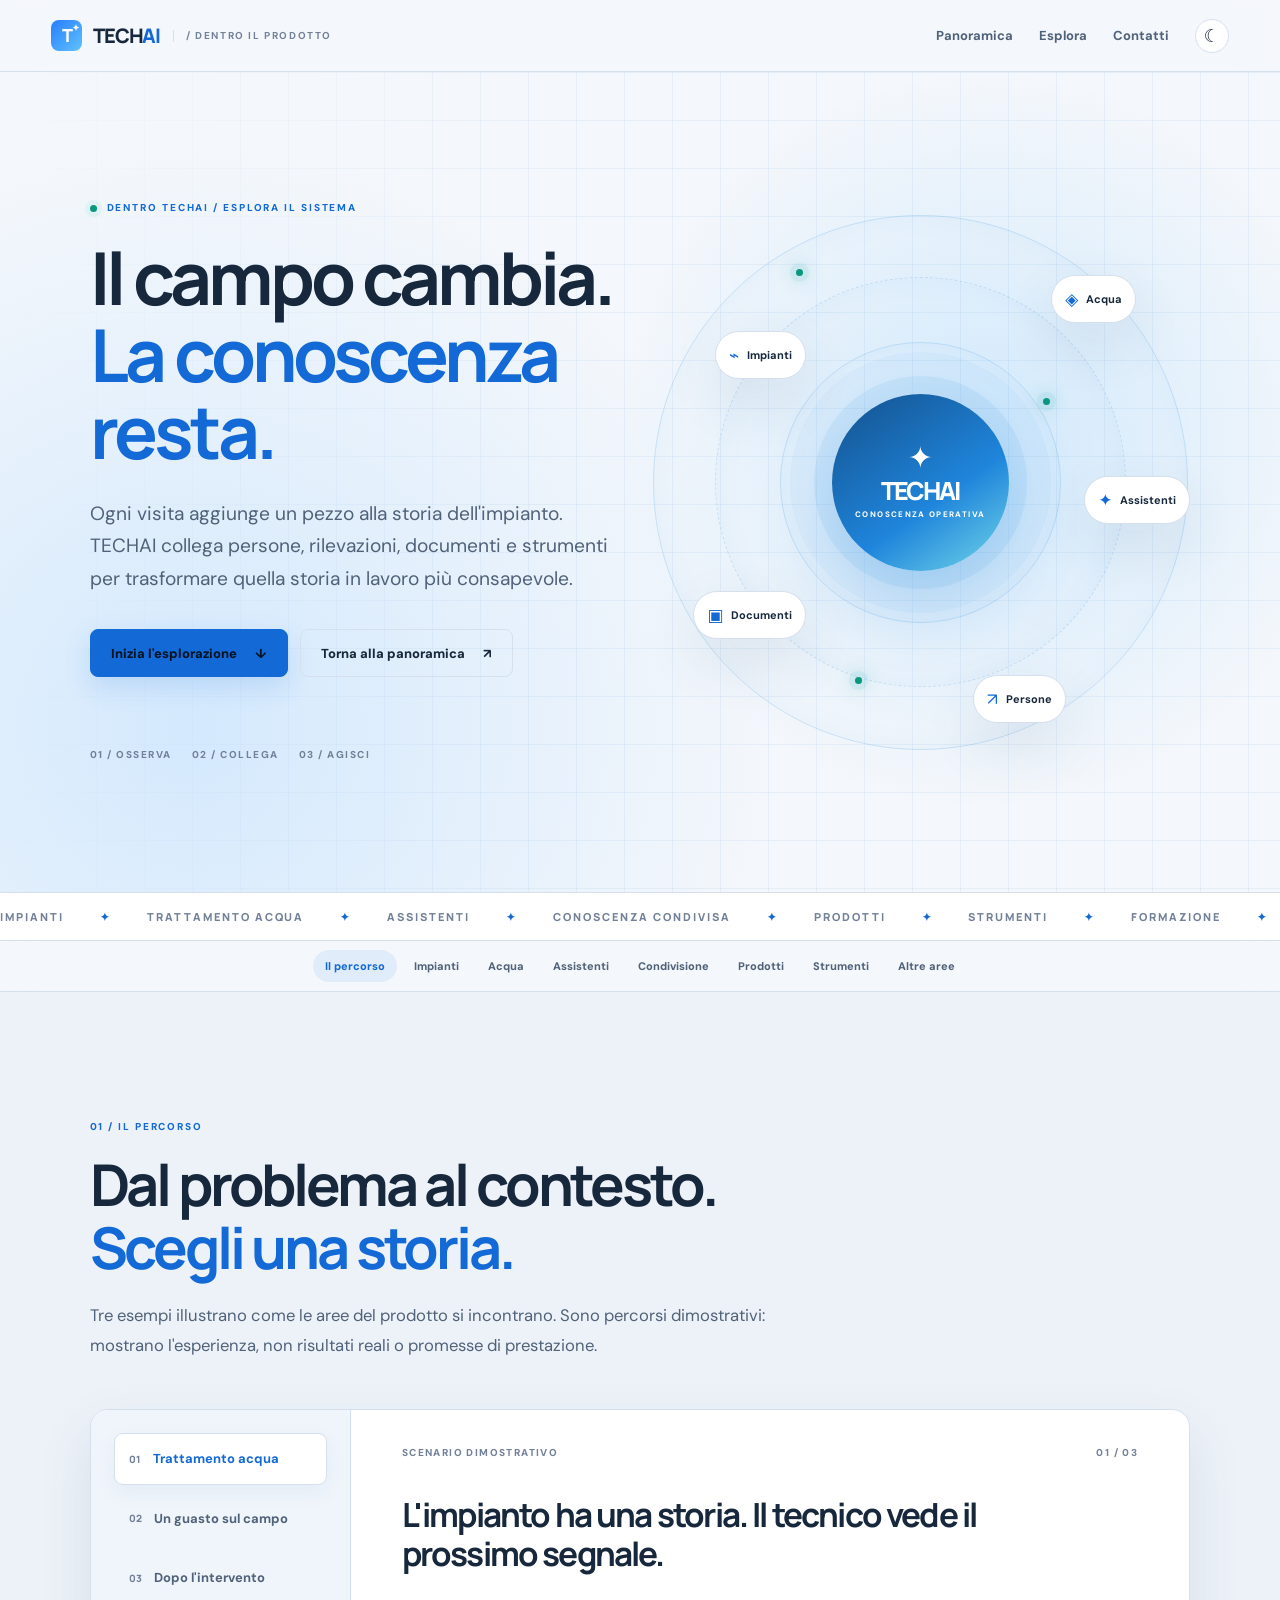
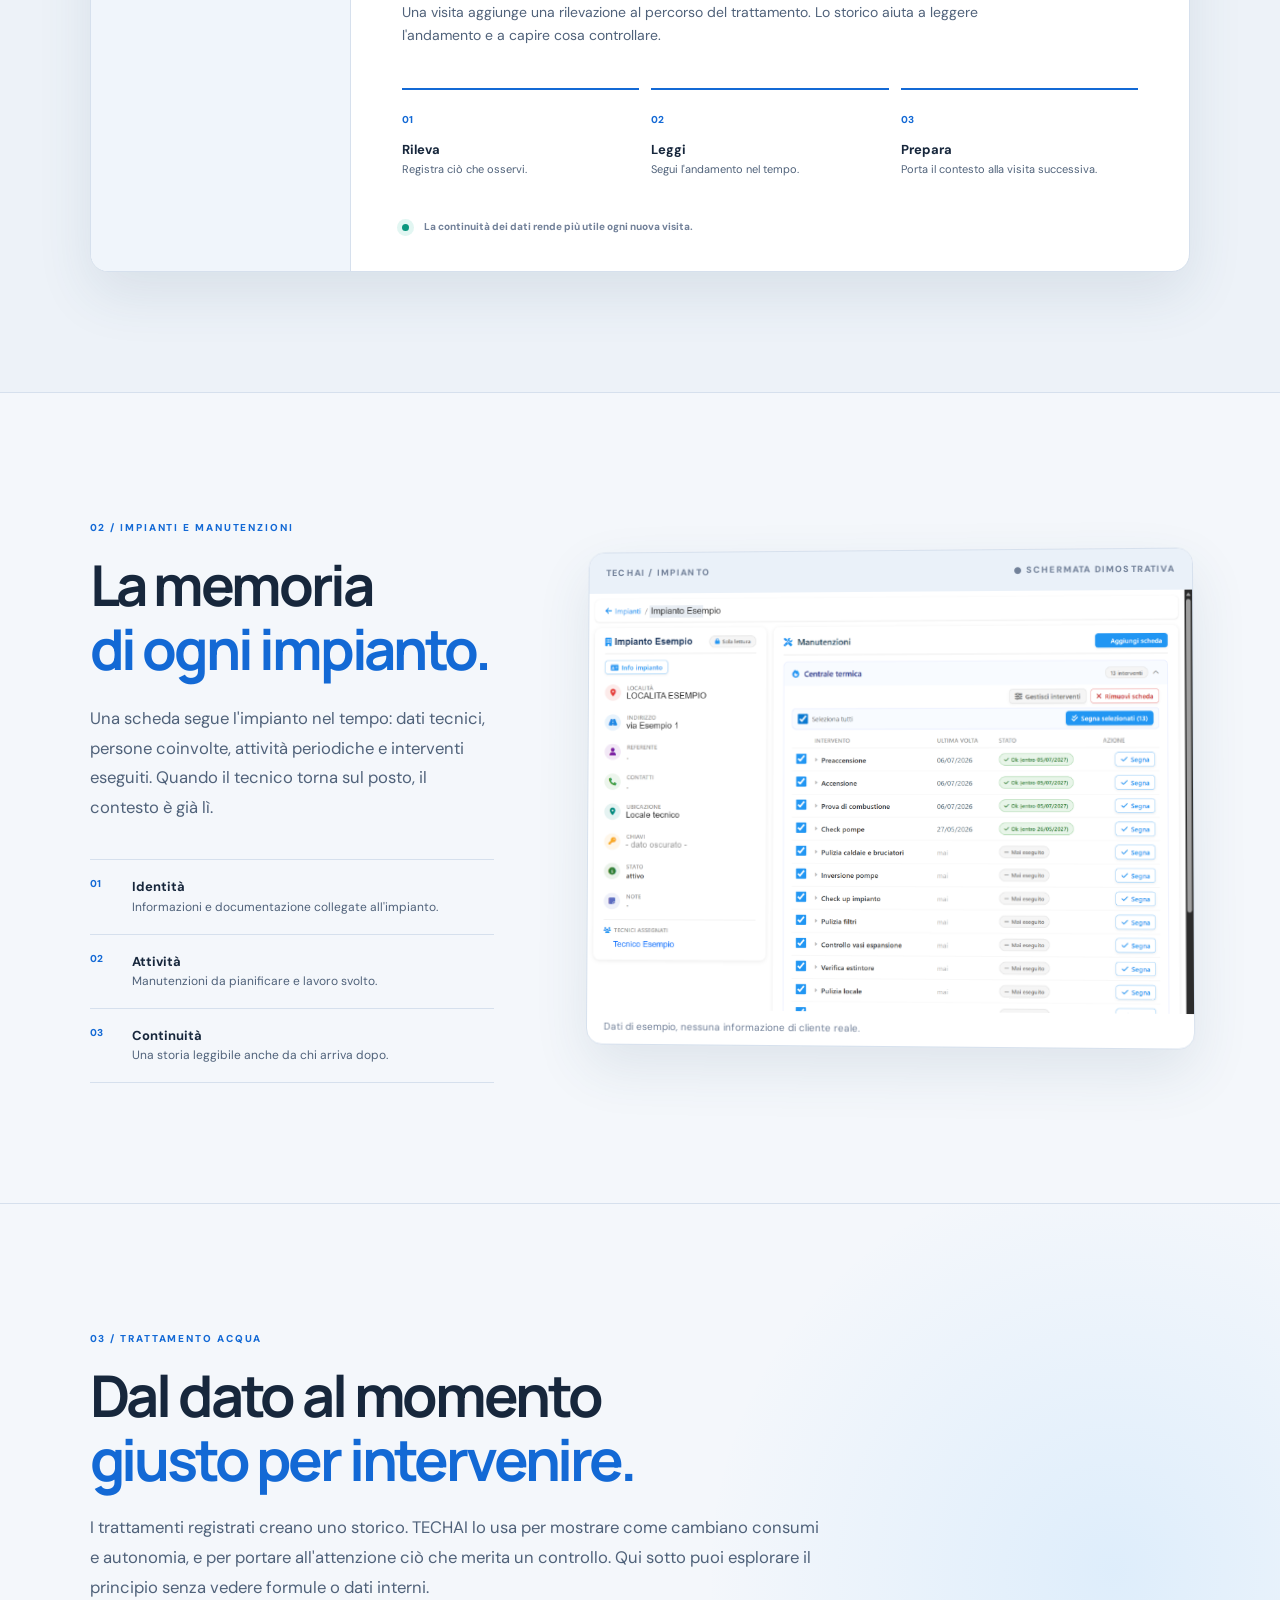
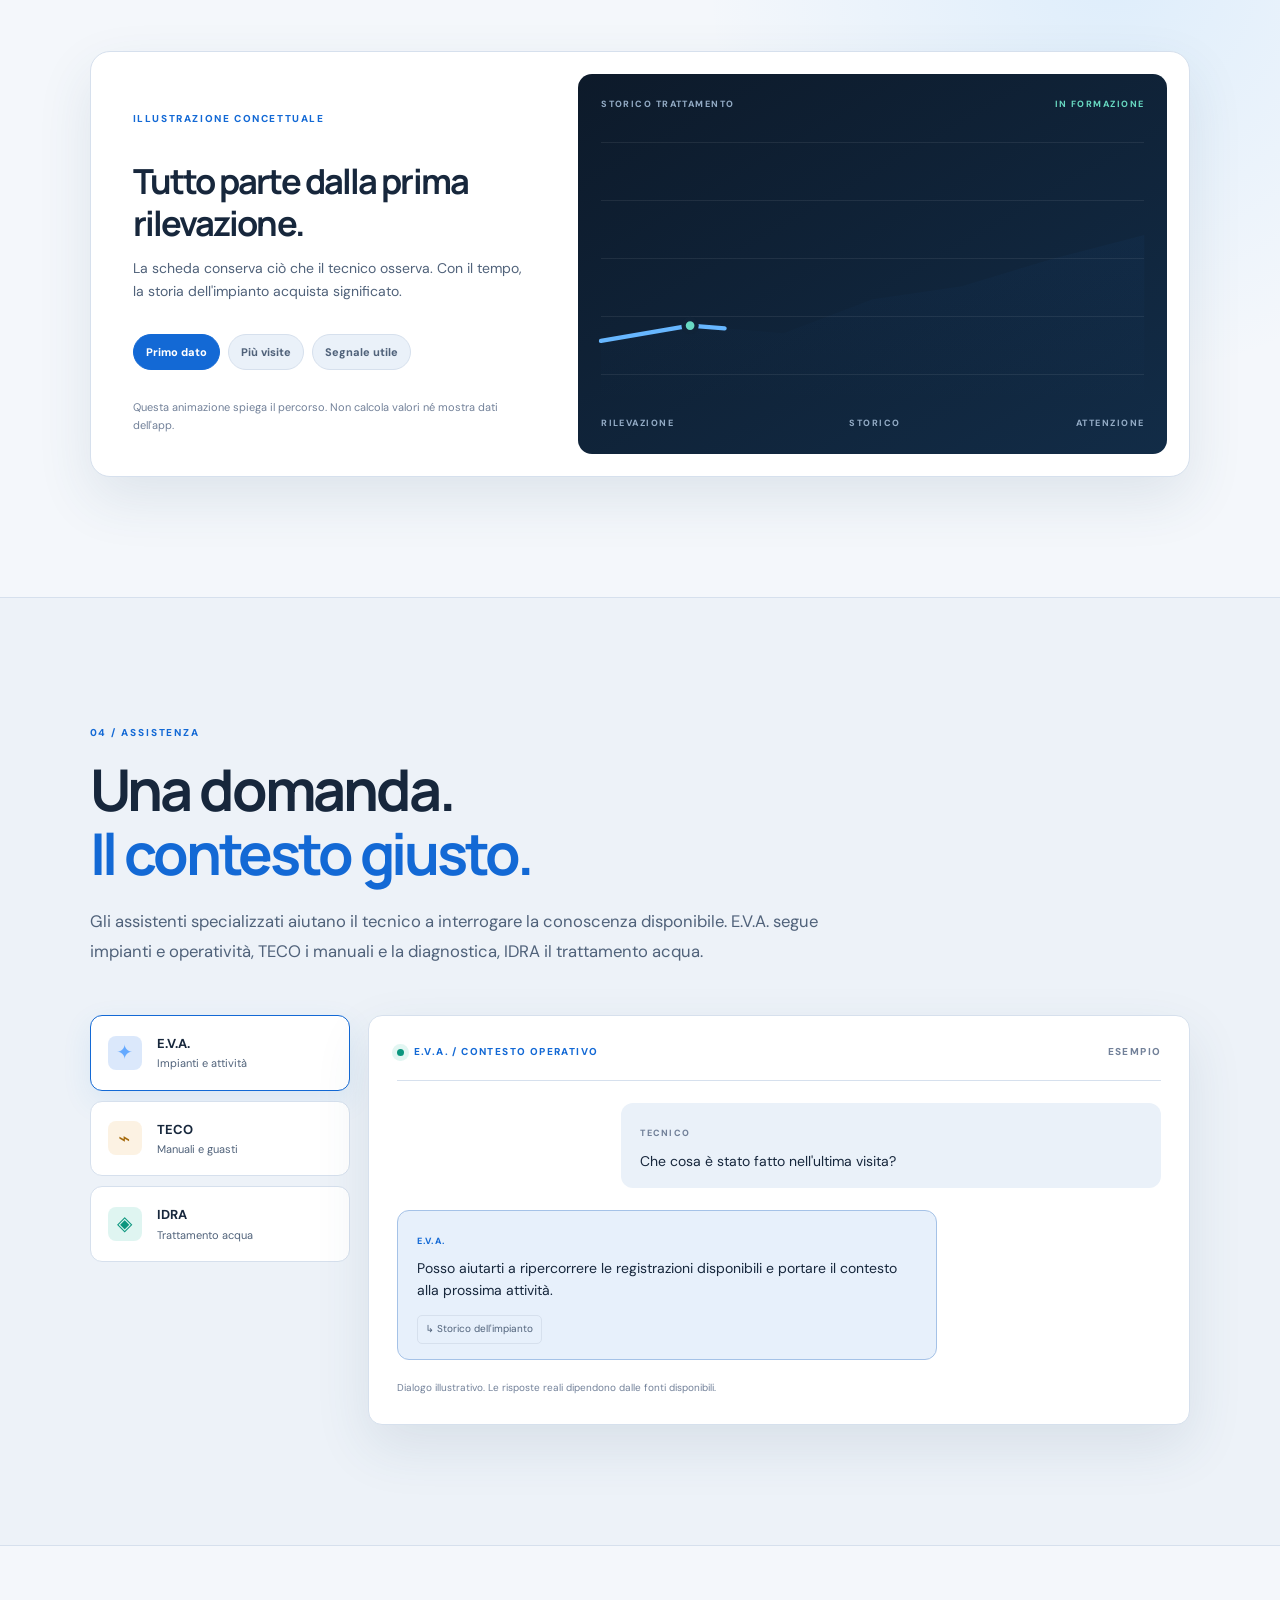
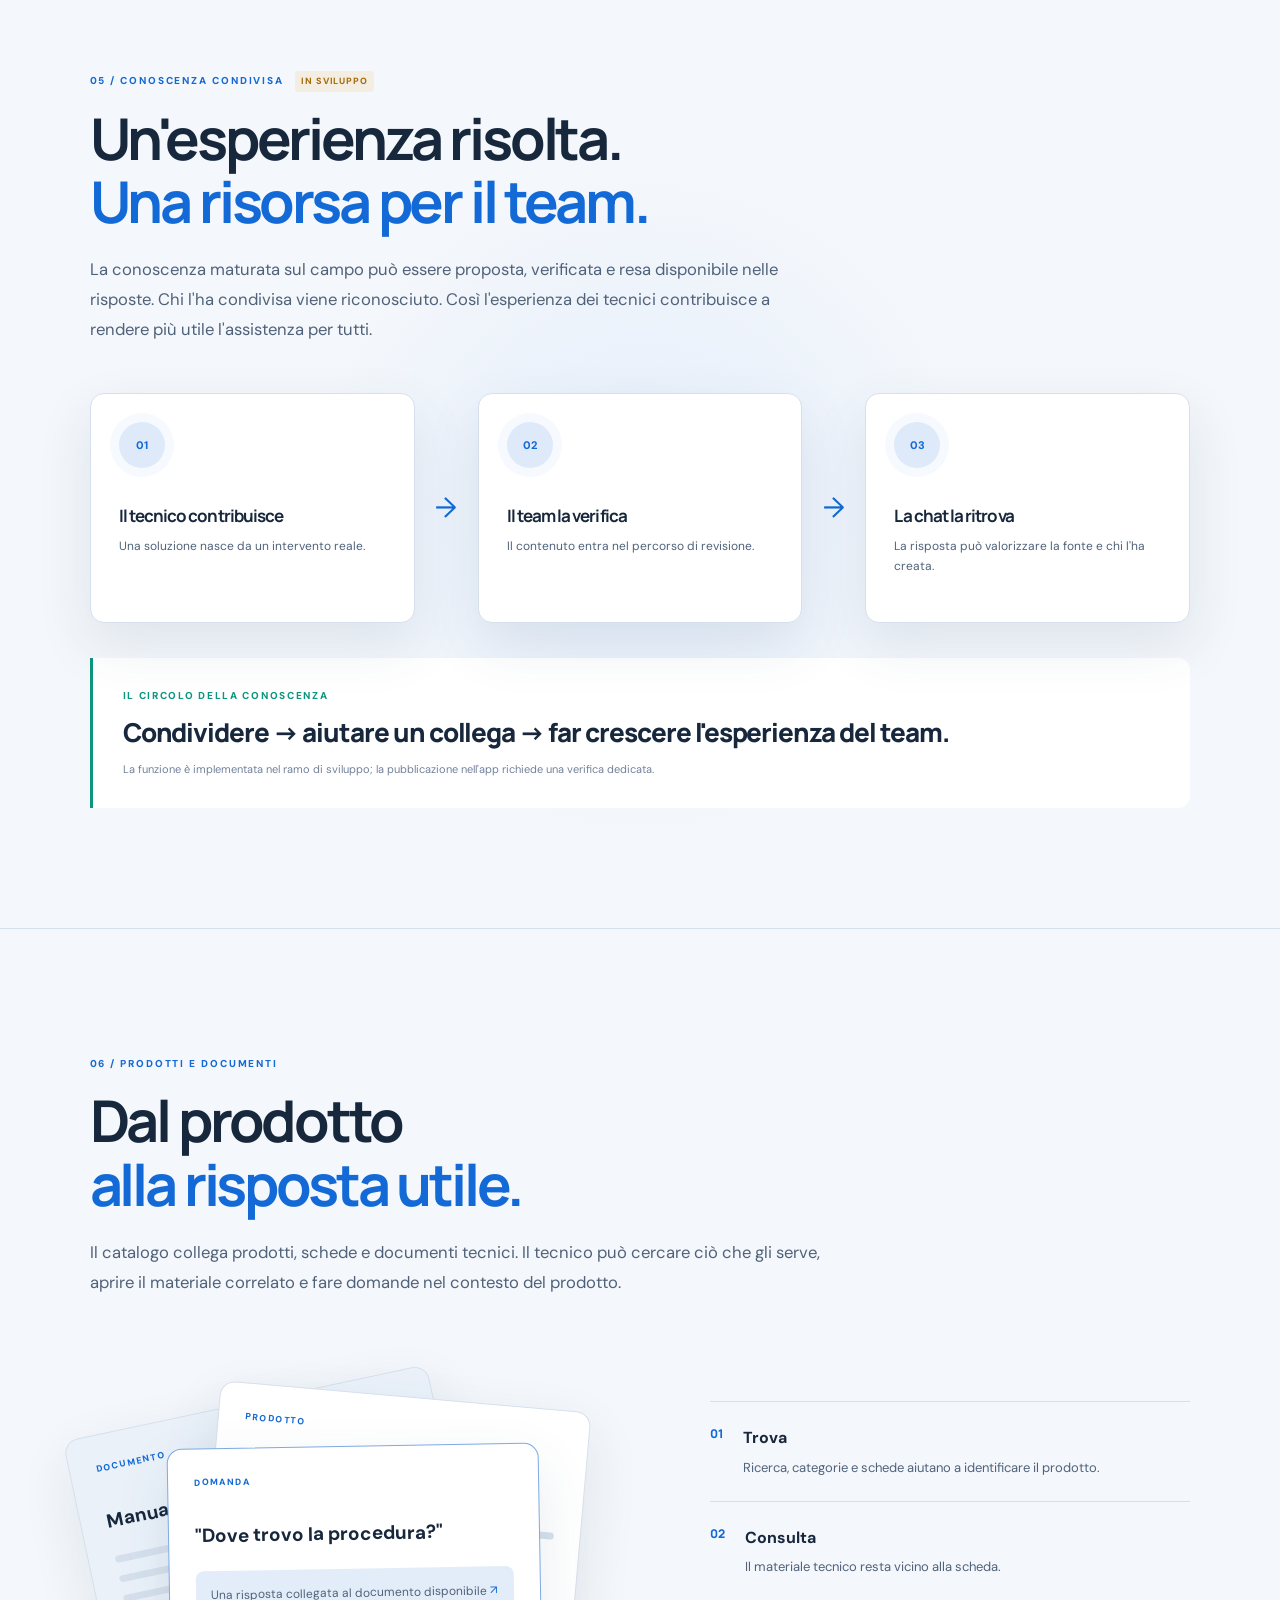
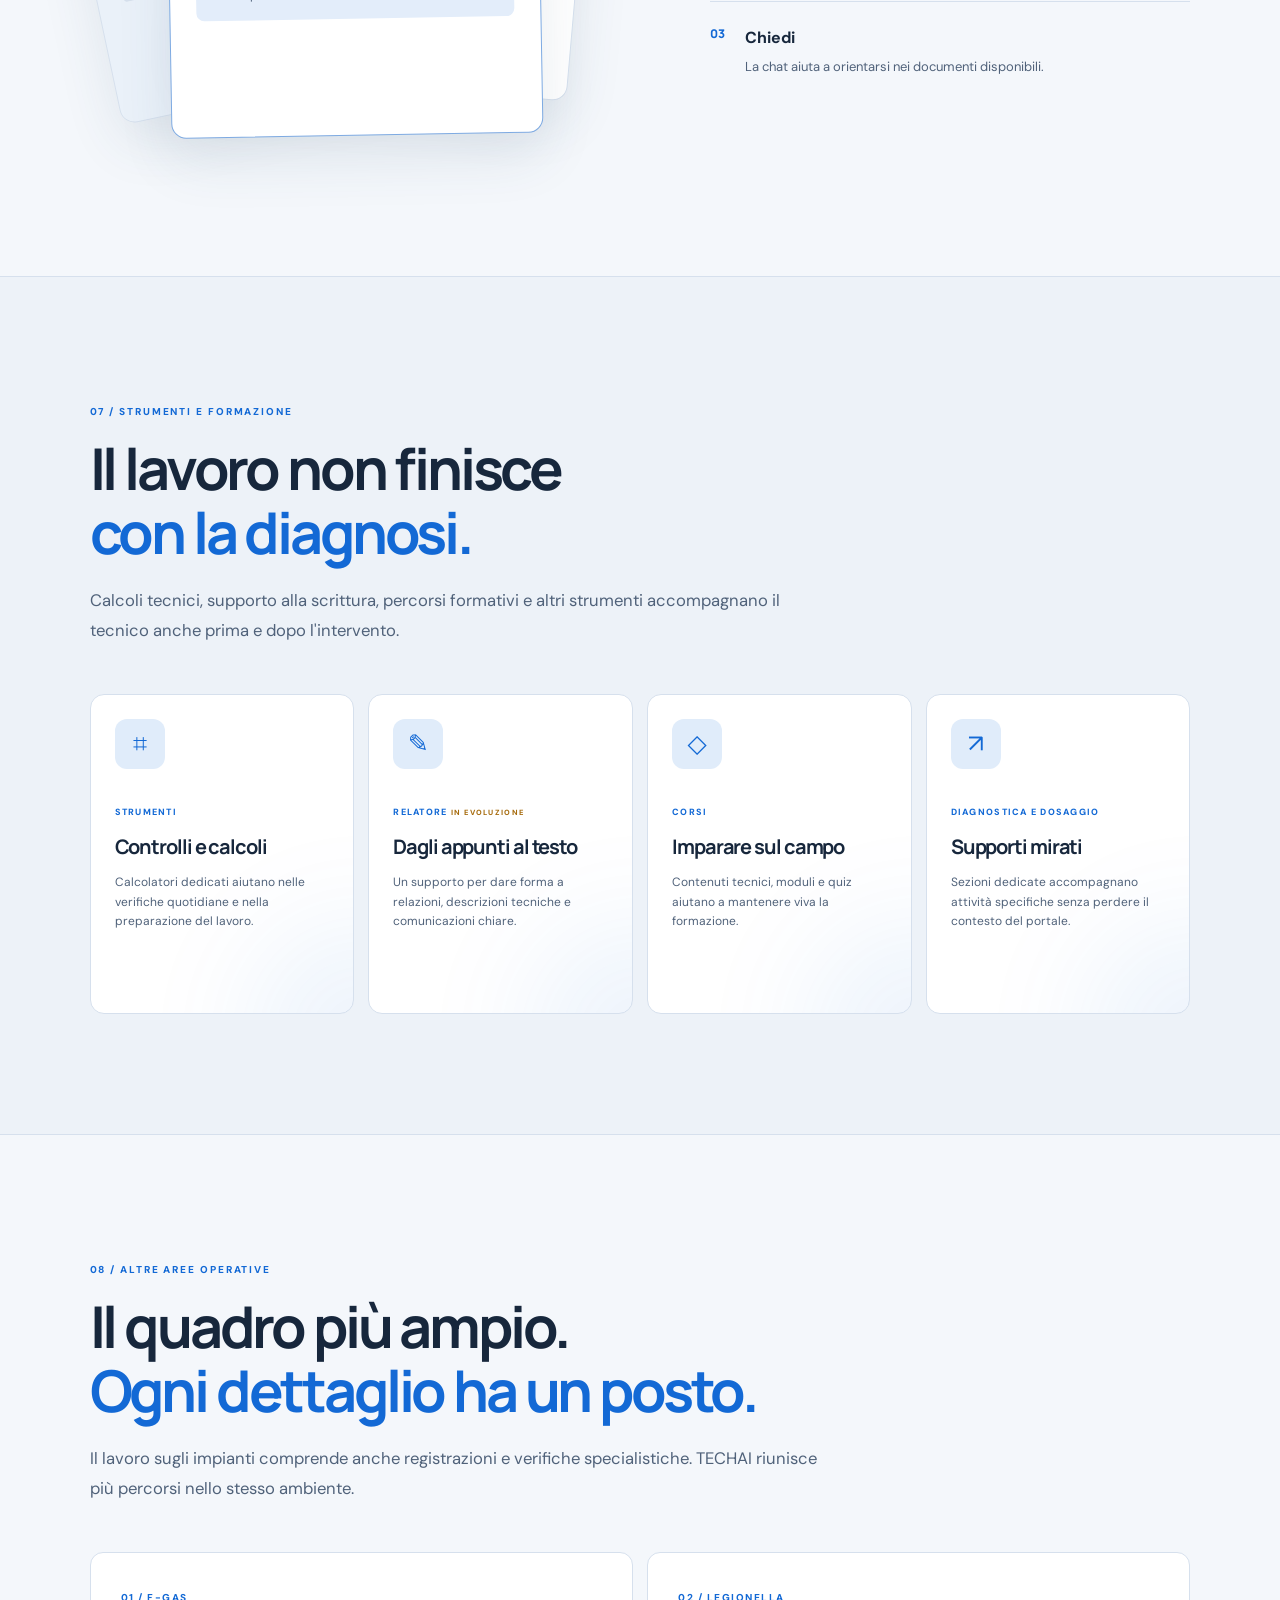
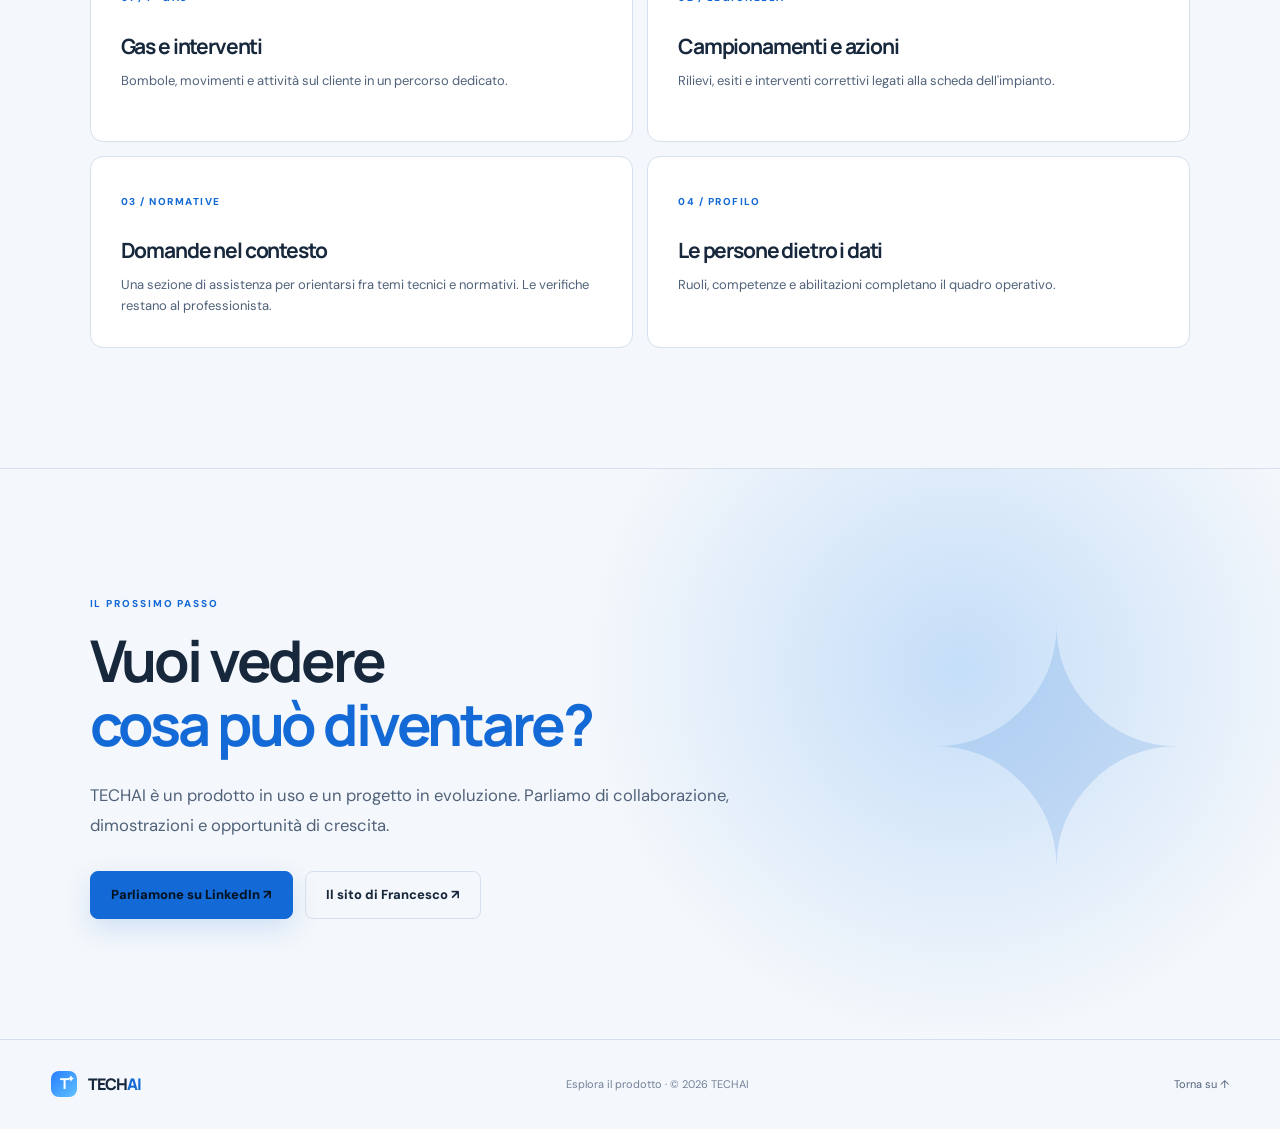
==== scopri.html @ f060d688 "feat(sito): pubblica anteprima statica TECHAI" ====
<!doctype html>
<html lang="it">
<head>
  <meta charset="utf-8">
  <meta name="viewport" content="width=device-width, initial-scale=1">
  <meta name="theme-color" content="#f4f7fb">
  <meta name="description" content="Esplora TECHAI: impianti, predittività del trattamento acqua, assistenti, conoscenza condivisa, prodotti, strumenti, Relatore e corsi.">
  <title>Scopri TECHAI — Il lavoro, la conoscenza, il prossimo intervento</title>
  <link rel="stylesheet" href="styles.css">
  <link rel="stylesheet" href="scopri.css">
  <script defer src="scopri.js"></script>
</head>
<body class="light detail-page">
  <a class="skip-link" href="#contenuto">Vai al contenuto</a>
  <div class="scroll-progress" aria-hidden="true"><span id="progressFill"></span></div>
  <header class="topbar">
    <a class="brand" href="index.html" aria-label="TECHAI, torna alla pagina principale"><span class="brand-mark" aria-hidden="true">T<span>✦</span></span><span>TECH<span class="brand-ai">AI</span></span><span class="brand-tag">/ DENTRO IL PRODOTTO</span></a>
    <nav class="top-actions" aria-label="Navigazione principale"><a href="index.html">Panoramica</a><a href="#esperienza">Esplora</a><a href="#contatti">Contatti</a><button id="themeToggle" class="theme-button" type="button" aria-label="Cambia tema" title="Cambia tema">☾</button></nav>
  </header>

  <main id="contenuto">
    <section class="detail-hero" aria-labelledby="detail-title">
      <div class="detail-hero-copy" data-reveal>
        <div class="eyebrow"><span class="pulse"></span> DENTRO TECHAI / ESPLORA IL SISTEMA</div>
        <h1 id="detail-title">Il campo cambia.<br><span>La conoscenza resta.</span></h1>
        <p>Ogni visita aggiunge un pezzo alla storia dell'impianto. TECHAI collega persone, rilevazioni, documenti e strumenti per trasformare quella storia in lavoro più consapevole.</p>
        <div class="hero-buttons"><a class="button" href="#esperienza">Inizia l'esplorazione <span aria-hidden="true">↓</span></a><a class="button button-ghost" href="index.html">Torna alla panoramica <span aria-hidden="true">↗</span></a></div>
        <div class="hero-foot"><span>01 / OSSERVA</span><span>02 / COLLEGA</span><span>03 / AGISCI</span></div>
      </div>
      <div class="system-visual" aria-label="Illustrazione dei collegamenti tra tecnico, impianto, dati e assistenti" data-reveal>
        <div class="orbit orbit-one"></div><div class="orbit orbit-two"></div><div class="orbit orbit-three"></div>
        <div class="orbit-core"><span>✦</span><strong>TECHAI</strong><small>CONOSCENZA OPERATIVA</small></div>
        <div class="orbit-node node-one"><span>⌁</span><b>Impianti</b></div>
        <div class="orbit-node node-two"><span>◈</span><b>Acqua</b></div>
        <div class="orbit-node node-three"><span>✦</span><b>Assistenti</b></div>
        <div class="orbit-node node-four"><span>▣</span><b>Documenti</b></div>
        <div class="orbit-node node-five"><span>↗</span><b>Persone</b></div>
        <span class="orbit-star star-one"></span><span class="orbit-star star-two"></span><span class="orbit-star star-three"></span>
      </div>
    </section>

    <div class="marquee" aria-label="Aree TECHAI"><div>IMPIANTI <span>✦</span> TRATTAMENTO ACQUA <span>✦</span> ASSISTENTI <span>✦</span> CONOSCENZA CONDIVISA <span>✦</span> PRODOTTI <span>✦</span> STRUMENTI <span>✦</span> FORMAZIONE <span>✦</span> IMPIANTI <span>✦</span> TRATTAMENTO ACQUA <span>✦</span> ASSISTENTI <span>✦</span> CONOSCENZA CONDIVISA <span>✦</span></div></div>

    <nav class="detail-jump" aria-label="Vai a una sezione"><a href="#esperienza">Il percorso</a><a href="#impianti">Impianti</a><a href="#acqua">Acqua</a><a href="#intelligenza">Assistenti</a><a href="#condivisione">Condivisione</a><a href="#prodotti">Prodotti</a><a href="#strumenti">Strumenti</a><a href="#tracciabilita">Altre aree</a></nav>

    <section class="detail-section experience-section" id="esperienza"><div class="detail-section-head" data-reveal><span class="section-label">01 / IL PERCORSO</span><h2>Dal problema al contesto.<br><em>Scegli una storia.</em></h2><p>Tre esempi illustrano come le aree del prodotto si incontrano. Sono percorsi dimostrativi: mostrano l'esperienza, non risultati reali o promesse di prestazione.</p></div>
      <div class="story-panel" data-reveal><div class="story-controls" role="tablist" aria-label="Scegli un percorso dimostrativo"><button type="button" role="tab" aria-selected="true" aria-controls="storyContent" data-story="acqua"><span>01</span> Trattamento acqua</button><button type="button" role="tab" aria-selected="false" aria-controls="storyContent" data-story="guasto"><span>02</span> Un guasto sul campo</button><button type="button" role="tab" aria-selected="false" aria-controls="storyContent" data-story="relazione"><span>03</span> Dopo l'intervento</button></div><div class="story-content" id="storyContent" role="tabpanel" aria-live="polite"><div class="story-topline"><span>SCENARIO DIMOSTRATIVO</span><span id="storyIndex">01 / 03</span></div><h3 id="storyTitle">L'impianto ha una storia. Il tecnico vede il prossimo segnale.</h3><p id="storyLead">Una visita aggiunge una rilevazione al percorso del trattamento. Lo storico aiuta a leggere l'andamento e a capire cosa controllare.</p><div class="story-stages" id="storyStages"><div><span>01</span><b>Rileva</b><small>Registra ciò che osservi.</small></div><div><span>02</span><b>Leggi</b><small>Segui l'andamento nel tempo.</small></div><div><span>03</span><b>Prepara</b><small>Porta il contesto alla visita successiva.</small></div></div><div class="story-footer"><span class="live-dot"></span><span id="storyOutcome">La continuità dei dati rende più utile ogni nuova visita.</span></div></div></div>
    </section>

    <section class="detail-section" id="impianti"><div class="detail-split"><div data-reveal><span class="section-label">02 / IMPIANTI E MANUTENZIONI</span><h2>La memoria<br><em>di ogni impianto.</em></h2><p>Una scheda segue l'impianto nel tempo: dati tecnici, persone coinvolte, attività periodiche e interventi eseguiti. Quando il tecnico torna sul posto, il contesto è già lì.</p><div class="micro-list"><div><span>01</span><b>Identità</b><small>Informazioni e documentazione collegate all'impianto.</small></div><div><span>02</span><b>Attività</b><small>Manutenzioni da pianificare e lavoro svolto.</small></div><div><span>03</span><b>Continuità</b><small>Una storia leggibile anche da chi arriva dopo.</small></div></div></div><div class="detail-shot" data-reveal><div class="detail-shot-top"><span>TECHAI / IMPIANTO</span><span>● SCHERMATA DIMOSTRATIVA</span></div><img src="assets/04-dettaglio-impianto-manutenzioni.png" alt="Schermata dimostrativa della scheda di un impianto e delle manutenzioni" loading="lazy"><span class="shot-caption">Dati di esempio, nessuna informazione di cliente reale.</span></div></div></section>

    <section class="detail-section prediction-section" id="acqua"><div class="detail-section-head" data-reveal><span class="section-label">03 / TRATTAMENTO ACQUA</span><h2>Dal dato al momento<br><em>giusto per intervenire.</em></h2><p>I trattamenti registrati creano uno storico. TECHAI lo usa per mostrare come cambiano consumi e autonomia, e per portare all'attenzione ciò che merita un controllo. Qui sotto puoi esplorare il principio senza vedere formule o dati interni.</p></div><div class="prediction-lab" data-reveal><div class="prediction-copy"><span class="lab-tag">ILLUSTRAZIONE CONCETTUALE</span><h3 id="predictionTitle">Tutto parte dalla prima rilevazione.</h3><p id="predictionText">La scheda conserva ciò che il tecnico osserva. Con il tempo, la storia dell'impianto acquista significato.</p><div class="prediction-controls" role="tablist" aria-label="Esplora gli stati dello storico"><button type="button" role="tab" aria-selected="true" data-phase="0">Primo dato</button><button type="button" role="tab" aria-selected="false" data-phase="1">Più visite</button><button type="button" role="tab" aria-selected="false" data-phase="2">Segnale utile</button></div><div class="prediction-foot">Questa animazione spiega il percorso. Non calcola valori né mostra dati dell'app.</div></div><div class="signal-board" aria-hidden="true"><div class="signal-head"><span>STORICO TRATTAMENTO</span><span id="signalStatus">IN FORMAZIONE</span></div><div class="signal-chart"><div class="grid-lines"></div><svg viewBox="0 0 500 240" preserveAspectRatio="none"><defs><linearGradient id="areaGradient" x1="0" y1="0" x2="0" y2="1"><stop offset="0%" stop-color="#267feb" stop-opacity=".28"/><stop offset="100%" stop-color="#267feb" stop-opacity="0"/></linearGradient></defs><path id="signalArea" class="signal-area" d="M0 182 L82 168 L168 175 L250 144 L332 132 L415 107 L500 85 L500 240 L0 240 Z"/><path id="signalLine" class="signal-line" d="M0 182 L82 168 L168 175 L250 144 L332 132 L415 107 L500 85"/><circle class="signal-point" cx="82" cy="168" r="6"/><circle class="signal-point" cx="250" cy="144" r="6"/><circle class="signal-point" cx="415" cy="107" r="6"/></svg></div><div class="signal-events"><span>RILEVAZIONE</span><span>STORICO</span><span>ATTENZIONE</span></div></div></div></section>

    <section class="detail-section intelligence-section" id="intelligenza"><div class="detail-section-head" data-reveal><span class="section-label">04 / ASSISTENZA</span><h2>Una domanda.<br><em>Il contesto giusto.</em></h2><p>Gli assistenti specializzati aiutano il tecnico a interrogare la conoscenza disponibile. E.V.A. segue impianti e operatività, TECO i manuali e la diagnostica, IDRA il trattamento acqua.</p></div><div class="assistant-stage" data-reveal><div class="assistant-selector" role="tablist" aria-label="Scegli un assistente"><button type="button" role="tab" aria-selected="true" data-agent="eva"><span class="agent-symbol blue">✦</span><b>E.V.A.</b><small>Impianti e attività</small></button><button type="button" role="tab" aria-selected="false" data-agent="teco"><span class="agent-symbol amber">⌁</span><b>TECO</b><small>Manuali e guasti</small></button><button type="button" role="tab" aria-selected="false" data-agent="idra"><span class="agent-symbol teal">◈</span><b>IDRA</b><small>Trattamento acqua</small></button></div><div class="conversation" aria-live="polite"><div class="conversation-top"><span class="live-dot"></span><span id="conversationName">E.V.A. / CONTESTO OPERATIVO</span><span class="demo-badge">ESEMPIO</span></div><div class="message user-message"><span>TECNICO</span><p id="userMessage">Che cosa è stato fatto nell'ultima visita?</p></div><div class="message ai-message"><span id="assistantLabel">E.V.A.</span><p id="assistantMessage">Posso aiutarti a ripercorrere le registrazioni disponibili e portare il contesto alla prossima attività.</p><div class="source-pill" id="sourcePill">↳ Storico dell'impianto</div></div><div class="conversation-note">Dialogo illustrativo. Le risposte reali dipendono dalle fonti disponibili.</div></div></div></section>

    <section class="detail-section collaboration-section" id="condivisione"><div class="detail-section-head" data-reveal><span class="section-label">05 / CONOSCENZA CONDIVISA <span class="evolution-badge">IN SVILUPPO</span></span><h2>Un'esperienza risolta.<br><em>Una risorsa per il team.</em></h2><p>La conoscenza maturata sul campo può essere proposta, verificata e resa disponibile nelle risposte. Chi l'ha condivisa viene riconosciuto. Così l'esperienza dei tecnici contribuisce a rendere più utile l'assistenza per tutti.</p></div><div class="knowledge-flow" data-reveal><div class="knowledge-step"><div class="knowledge-icon">01</div><h3>Il tecnico contribuisce</h3><p>Una soluzione nasce da un intervento reale.</p></div><div class="knowledge-arrow" aria-hidden="true">→</div><div class="knowledge-step"><div class="knowledge-icon">02</div><h3>Il team la verifica</h3><p>Il contenuto entra nel percorso di revisione.</p></div><div class="knowledge-arrow" aria-hidden="true">→</div><div class="knowledge-step"><div class="knowledge-icon">03</div><h3>La chat la ritrova</h3><p>La risposta può valorizzare la fonte e chi l'ha creata.</p></div></div><div class="knowledge-quote" data-reveal><span>IL CIRCOLO DELLA CONOSCENZA</span><strong>Condividere → aiutare un collega → far crescere l'esperienza del team.</strong><small>La funzione è implementata nel ramo di sviluppo; la pubblicazione nell'app richiede una verifica dedicata.</small></div></section>

    <section class="detail-section" id="prodotti"><div class="detail-section-head" data-reveal><span class="section-label">06 / PRODOTTI E DOCUMENTI</span><h2>Dal prodotto<br><em>alla risposta utile.</em></h2><p>Il catalogo collega prodotti, schede e documenti tecnici. Il tecnico può cercare ciò che gli serve, aprire il materiale correlato e fare domande nel contesto del prodotto.</p></div><div class="product-theatre" data-reveal><div class="product-stack"><div class="product-sheet sheet-back"><span>DOCUMENTO</span><b>Manuale tecnico</b><i></i><i></i><i></i></div><div class="product-sheet sheet-middle"><span>PRODOTTO</span><b>Scheda e informazioni</b><i></i><i></i><i></i></div><div class="product-sheet sheet-front"><span>DOMANDA</span><b>"Dove trovo la procedura?"</b><div class="product-answer">Una risposta collegata al documento disponibile <span>↗</span></div></div></div><div class="product-copy"><div class="product-line"><span>01</span><div><b>Trova</b><p>Ricerca, categorie e schede aiutano a identificare il prodotto.</p></div></div><div class="product-line"><span>02</span><div><b>Consulta</b><p>Il materiale tecnico resta vicino alla scheda.</p></div></div><div class="product-line"><span>03</span><div><b>Chiedi</b><p>La chat aiuta a orientarsi nei documenti disponibili.</p></div></div></div></div></section>

    <section class="detail-section toolkit-section" id="strumenti"><div class="detail-section-head" data-reveal><span class="section-label">07 / STRUMENTI E FORMAZIONE</span><h2>Il lavoro non finisce<br><em>con la diagnosi.</em></h2><p>Calcoli tecnici, supporto alla scrittura, percorsi formativi e altri strumenti accompagnano il tecnico anche prima e dopo l'intervento.</p></div><div class="tool-grid"><article class="tool-card" data-reveal><div class="tool-icon">⌗</div><span>STRUMENTI</span><h3>Controlli e calcoli</h3><p>Calcolatori dedicati aiutano nelle verifiche quotidiane e nella preparazione del lavoro.</p><div class="tool-shine"></div></article><article class="tool-card" data-reveal><div class="tool-icon">✎</div><span>RELATORE <small>IN EVOLUZIONE</small></span><h3>Dagli appunti al testo</h3><p>Un supporto per dare forma a relazioni, descrizioni tecniche e comunicazioni chiare.</p><div class="tool-shine"></div></article><article class="tool-card" data-reveal><div class="tool-icon">◇</div><span>CORSI</span><h3>Imparare sul campo</h3><p>Contenuti tecnici, moduli e quiz aiutano a mantenere viva la formazione.</p><div class="tool-shine"></div></article><article class="tool-card" data-reveal><div class="tool-icon">↗</div><span>DIAGNOSTICA E DOSAGGIO</span><h3>Supporti mirati</h3><p>Sezioni dedicate accompagnano attività specifiche senza perdere il contesto del portale.</p><div class="tool-shine"></div></article></div></section>

    <section class="detail-section trace-section" id="tracciabilita"><div class="detail-section-head" data-reveal><span class="section-label">08 / ALTRE AREE OPERATIVE</span><h2>Il quadro più ampio.<br><em>Ogni dettaglio ha un posto.</em></h2><p>Il lavoro sugli impianti comprende anche registrazioni e verifiche specialistiche. TECHAI riunisce più percorsi nello stesso ambiente.</p></div><div class="trace-grid"><article data-reveal><span>01 / F-GAS</span><h3>Gas e interventi</h3><p>Bombole, movimenti e attività sul cliente in un percorso dedicato.</p></article><article data-reveal><span>02 / LEGIONELLA</span><h3>Campionamenti e azioni</h3><p>Rilievi, esiti e interventi correttivi legati alla scheda dell'impianto.</p></article><article data-reveal><span>03 / NORMATIVE</span><h3>Domande nel contesto</h3><p>Una sezione di assistenza per orientarsi fra temi tecnici e normativi. Le verifiche restano al professionista.</p></article><article data-reveal><span>04 / PROFILO</span><h3>Le persone dietro i dati</h3><p>Ruoli, competenze e abilitazioni completano il quadro operativo.</p></article></div></section>

    <section class="detail-end" id="contatti"><div data-reveal><span class="section-label">IL PROSSIMO PASSO</span><h2>Vuoi vedere<br><em>cosa può diventare?</em></h2><p>TECHAI è un prodotto in uso e un progetto in evoluzione. Parliamo di collaborazione, dimostrazioni e opportunità di crescita.</p><div class="contact-actions"><a class="button" href="https://www.linkedin.com/in/francesco-boccia-90649a111/" target="_blank" rel="noopener noreferrer">Parliamone su LinkedIn ↗</a><a class="button button-ghost" href="https://boccia.altervista.org/francesco/index.html#esperienza" target="_blank" rel="noopener noreferrer">Il sito di Francesco ↗</a></div></div><div class="end-symbol" aria-hidden="true">✦</div></section>
  </main>
  <footer class="footer"><a class="brand" href="index.html"><span class="brand-mark" aria-hidden="true">T<span>✦</span></span><span>TECH<span class="brand-ai">AI</span></span></a><span>Esplora il prodotto · © <span id="year">2026</span> TECHAI</span><a href="#contenuto">Torna su ↑</a></footer>
</body>
</html>
---- styles.css ----
@import url('https://fonts.googleapis.com/css2?family=DM+Sans:wght@400;500;600;700&family=Manrope:wght@400;500;600;700;800&display=swap');
:root{color-scheme:dark;--bg:#080d16;--bg2:#0d1420;--panel:#111b2a;--panel2:#152235;--text:#edf4fb;--muted:#a4b2c5;--faint:#718198;--line:#233248;--accent:#4b9dff;--accent2:#9ecaff;--teal:#51d9c0;--amber:#f6bf6a;--shadow:0 24px 60px #0005}
*{box-sizing:border-box}html{scroll-behavior:smooth;scroll-padding-top:94px}body{margin:0;background:var(--bg);color:var(--text);font-family:'DM Sans',system-ui,sans-serif;font-size:16px;line-height:1.65}a{color:inherit;text-decoration:none}button,input{font:inherit}button{cursor:pointer}img{max-width:100%;display:block}.skip-link{position:absolute;top:-80px;left:16px;background:var(--accent);color:#031322;padding:9px 14px;z-index:100}.skip-link:focus{top:8px}:focus-visible{outline:2px solid var(--accent);outline-offset:4px}
.topbar{height:72px;position:sticky;top:0;z-index:30;display:flex;align-items:center;justify-content:space-between;gap:24px;padding:0 clamp(24px,4vw,64px);background:color-mix(in srgb,var(--bg) 90%,transparent);backdrop-filter:blur(18px);border-bottom:1px solid var(--line)}.brand{display:inline-flex;align-items:center;gap:11px;font-family:Manrope,sans-serif;font-weight:800;font-size:20px;letter-spacing:-.06em;white-space:nowrap}.brand-ai{color:var(--accent)}.brand-mark{display:inline-grid;place-items:center;width:31px;height:31px;border-radius:8px;background:linear-gradient(135deg,#267dff,#60c2ff);color:white;font-size:18px;letter-spacing:-.1em;position:relative}.brand-mark span{position:absolute;font-size:9px;right:4px;top:1px}.brand-tag{font:700 10px/1.2 'DM Sans',sans-serif;letter-spacing:.16em;color:var(--faint);border-left:1px solid var(--line);padding-left:12px;margin-left:2px}.top-actions{display:flex;align-items:center;gap:26px;font-size:13px;font-weight:700}.top-actions>a:not(.button){color:var(--muted)}.top-actions>a:not(.button):hover{color:var(--text)}.theme-button{border:1px solid var(--line);background:var(--panel);color:var(--text);width:34px;height:34px;border-radius:50%;font-size:18px;line-height:1}.button{display:inline-flex;align-items:center;justify-content:center;gap:18px;min-height:48px;padding:0 20px;border:1px solid var(--accent);border-radius:8px;background:var(--accent);color:#031322;font-size:13px;font-weight:800;box-shadow:0 10px 26px #2178dd2b;transition:transform .18s,background .18s,box-shadow .18s}.button:hover{transform:translateY(-2px);background:#7bb7ff;box-shadow:0 13px 32px #2178dd40}.button-small{min-height:36px;padding:0 14px;gap:10px}.button-ghost{background:transparent;color:var(--text);border-color:var(--line);box-shadow:none}.button-ghost:hover{background:var(--panel);box-shadow:none}
.hero{max-width:1600px;margin:auto;min-height:700px;padding:110px clamp(24px,6vw,100px) 90px;display:grid;grid-template-columns:minmax(0,1.05fr) minmax(420px,.95fr);align-items:center;gap:6vw;background:radial-gradient(circle at 77% 28%,#16437a45 0,transparent 36%),radial-gradient(circle at 15% 83%,#11335930 0,transparent 40%)}.hero-copy{max-width:670px}.eyebrow,.section-label,.visual-kicker,.agent-code,.nav-group,.rail-label{font-size:10px;font-weight:800;letter-spacing:.19em;color:var(--accent);text-transform:uppercase}.eyebrow{display:flex;align-items:center;gap:10px}.pulse{width:7px;height:7px;border-radius:50%;background:var(--teal);box-shadow:0 0 0 5px #51d9c01d}.hero h1{font-family:Manrope,sans-serif;font-size:clamp(46px,5vw,78px);line-height:1.08;letter-spacing:-.07em;margin:25px 0}.hero h1 em{font-style:normal;color:var(--accent2)}.hero-lead{max-width:580px;color:var(--muted);font-size:18px;line-height:1.7}.hero-buttons{display:flex;flex-wrap:wrap;gap:12px;margin-top:34px}.hero-note{color:var(--faint);font-size:12px;margin-top:22px}.hero-visual{border:1px solid #355173;background:linear-gradient(145deg,#101b2b,#0b1320);border-radius:16px;box-shadow:var(--shadow),0 0 0 10px #4b9dff0b;transform:rotate(1deg);overflow:hidden}.visual-head{height:42px;display:flex;justify-content:space-between;align-items:center;gap:8px;padding:0 17px;border-bottom:1px solid var(--line);font-size:9px;letter-spacing:.1em;color:var(--faint);font-weight:800}.visual-head span:last-child{color:var(--teal)}.visual-dots{display:flex;gap:4px}.visual-dots i{width:6px;height:6px;background:#45617f;border-radius:50%}.visual-grid{display:grid;grid-template-columns:1.5fr 1fr;gap:10px;padding:17px}.visual-primary,.visual-side{background:#142237;border:1px solid #28405d;border-radius:10px;padding:22px;min-height:276px}.visual-big{font-family:Manrope,sans-serif;font-size:clamp(17px,1.6vw,23px);line-height:1.35;letter-spacing:-.04em;margin:25px 0 15px}.visual-big strong{color:var(--accent2)}.visual-flow{display:flex;flex-wrap:wrap;gap:6px;align-items:center;font-size:9px;color:var(--muted)}.visual-flow span{padding:4px 6px;background:#20344f;border-radius:4px}.visual-flow b{color:var(--accent)}.bars{height:68px;display:flex;align-items:end;gap:7px;margin-top:18px;border-bottom:1px solid #35506e}.bars i{flex:1;background:linear-gradient(0deg,#205da2,#5ab5ff);border-radius:3px 3px 0 0;opacity:.9}.visual-side{padding:20px 16px}.agent-row{display:flex;align-items:center;gap:10px;padding:16px 0;border-bottom:1px solid #2a3c53}.agent-row:last-child{border-bottom:0}.agent-row b{display:block;font-size:13px}.agent-row small{display:block;font-size:10px;color:var(--faint)}.agent-symbol{display:grid;place-items:center;flex:0 0 auto;width:34px;height:34px;border-radius:8px;font-size:20px}.agent-symbol.blue{background:#2979e82b;color:#64a9ff}.agent-symbol.amber{background:#e9a83d25;color:var(--amber)}.agent-symbol.teal{background:#37bea529;color:var(--teal)}.visual-foot{padding:0 17px 14px;color:var(--faint);font-size:10px}
.page-shell{max-width:1600px;margin:auto;display:grid;grid-template-columns:278px minmax(0,1fr);border-top:1px solid var(--line)}.rail{border-right:1px solid var(--line)}.rail-inner{position:sticky;top:72px;height:calc(100vh - 72px);display:flex;flex-direction:column;padding:34px 22px 25px 34px}.rail-label{color:var(--faint);margin:0 0 17px}.rail-search{width:100%;background:var(--panel);color:var(--text);border:1px solid var(--line);border-radius:7px;padding:10px 12px;font-size:13px;outline:none}.rail-search:focus{border-color:var(--accent)}.rail-search::placeholder{color:var(--faint)}#railNav{overflow:auto;padding:10px 0 20px;margin:12px -6px 0;padding-right:6px;scrollbar-width:thin}#railNav a{display:block;border-left:2px solid transparent;padding:8px 13px;border-radius:0 6px 6px 0;color:var(--muted);font-size:13px;line-height:1.3}#railNav a:hover,#railNav a.active{background:#2b69b92d;color:var(--accent2);border-left-color:var(--accent)}#railNav a[hidden],#railNav .nav-group[hidden]{display:none}.nav-group{color:var(--faint);margin:22px 0 7px 13px;font-size:9px}.rail-bottom{margin-top:auto;border-top:1px solid var(--line);padding-top:18px;color:var(--muted);font-size:11px;line-height:1.6}.rail-bottom span{color:var(--faint)}.content{min-width:0;padding:0 clamp(28px,6vw,100px)}.section{padding:108px 0;border-bottom:1px solid var(--line);max-width:1100px;margin:auto}.section-label{margin-bottom:17px}.section h2{font-family:Manrope,sans-serif;font-size:clamp(34px,3.45vw,54px);letter-spacing:-.06em;line-height:1.19;margin:0 0 23px}.section h2 span{color:var(--accent2)}.section-intro{max-width:750px;color:var(--muted);font-size:17px;line-height:1.75;margin:0 0 35px}.three-grid,.module-grid,.agent-cards,.metric-grid,.investor-grid{display:grid;gap:13px}.three-grid,.agent-cards,.investor-grid{grid-template-columns:repeat(3,minmax(0,1fr))}.feature-card,.agent-card,.investor-grid article{background:var(--panel);border:1px solid var(--line);border-radius:10px;padding:25px;min-height:200px}.card-icon{color:var(--accent);font-size:11px;font-weight:800;letter-spacing:.14em;margin-bottom:27px}.feature-card h3,.agent-card h3,.investor-grid h3,.list-grid h3{font:800 18px Manrope,sans-serif;letter-spacing:-.03em;margin:0 0 9px}.feature-card p,.agent-card p,.investor-grid p,.list-grid p{font-size:13px;color:var(--muted);line-height:1.65;margin:0}.steps{border-top:1px solid var(--line)}.step{display:grid;grid-template-columns:70px 1fr;gap:20px;padding:24px 0;border-bottom:1px solid var(--line)}.step>span{color:var(--accent);font:800 18px Manrope,sans-serif}.step h3{font:800 17px Manrope,sans-serif;margin:0 0 5px}.step p{color:var(--muted);margin:0;font-size:14px}.callout{margin-top:28px;border-left:3px solid var(--teal);background:var(--panel);padding:19px 22px;color:var(--muted);font-size:13px;border-radius:0 8px 8px 0}.callout b{color:var(--text)}.module-grid{grid-template-columns:repeat(3,minmax(0,1fr))}.module{background:var(--panel);border:1px solid var(--line);border-radius:9px;padding:22px;min-height:142px;transition:transform .2s,border-color .2s}.module:hover{transform:translateY(-3px);border-color:var(--accent)}.module>span{color:var(--accent);display:block;text-align:right;font-size:18px}.module b{display:block;font-size:15px;margin:8px 0 3px}.module small{color:var(--muted);font-size:12px}.screenshot{margin:36px 0 0;background:#090e17;border:1px solid var(--line);border-radius:10px;overflow:hidden;box-shadow:var(--shadow)}.shot-bar{display:flex;justify-content:space-between;gap:16px;padding:10px 15px;background:var(--panel2);color:var(--faint);font-size:10px;font-weight:800;letter-spacing:.12em}.screenshot img{width:100%;max-height:520px;object-fit:cover;object-position:top;cursor:zoom-in}.screenshot.expanded img{max-height:none;object-fit:contain;cursor:zoom-out}.screenshot figcaption{font-size:11px;color:var(--faint);padding:10px 15px}.detail-points{display:grid;grid-template-columns:repeat(3,1fr);gap:24px;margin-top:30px}.detail-points b{display:block;font-size:13px;margin-bottom:5px}.detail-points span{display:block;color:var(--muted);font-size:12px;line-height:1.6}.split-shots{display:grid;grid-template-columns:1fr 1fr;gap:15px}.split-shots .screenshot img{height:410px;object-fit:cover;object-position:top}.split-shots .screenshot.expanded img{height:auto}.agent-card{min-height:264px}.agent-card .agent-symbol{margin-bottom:24px}.agent-code{font-size:9px;color:var(--faint);margin-bottom:9px}.agent-card.eva{border-top:2px solid var(--accent)}.agent-card.teco{border-top:2px solid var(--amber)}.agent-card.idra{border-top:2px solid var(--teal)}.agent-card h3{font-size:24px}.list-grid{display:grid;grid-template-columns:1fr 1fr;gap:0 40px}.list-grid article{display:flex;gap:20px;border-top:1px solid var(--line);padding:24px 0}.list-grid article>span{color:var(--accent);font:800 13px Manrope,sans-serif}.metric-grid{grid-template-columns:repeat(4,1fr)}.metric{background:var(--panel);border:1px solid var(--line);border-radius:10px;padding:26px 20px}.metric strong{display:block;color:var(--accent2);font:800 clamp(26px,2.4vw,38px) Manrope,sans-serif;letter-spacing:-.06em}.metric span{font-size:11px;color:var(--muted)}.state-grid{display:grid;grid-template-columns:1fr 1fr;gap:24px;margin-top:35px}.state-grid>div{border-top:1px solid var(--line);padding-top:18px}.state-grid b{display:inline-block;margin-left:7px;font-size:13px}.state-grid p{color:var(--muted);font-size:13px;max-width:370px}.state-dot{display:inline-block;width:7px;height:7px;border-radius:50%}.state-dot.active{background:var(--teal)}.state-dot.planned{background:var(--amber)}.investor-section{background:radial-gradient(circle at 78% 18%,#123c693a,transparent 40%)}.investor-grid article>span{color:var(--accent);font-size:10px;font-weight:800;letter-spacing:.15em}.investor-grid h3{margin-top:24px}.investor-note{display:flex;justify-content:space-between;align-items:center;gap:28px;margin-top:25px;padding:26px;border:1px solid #355473;border-radius:9px;background:#18375a40}.investor-note b{font-size:15px}.investor-note p{max-width:520px;color:var(--muted);font-size:13px;margin:5px 0 0}.investor-note .button{white-space:nowrap}.contact-section{border-bottom:0;padding-bottom:120px}.contact-section>p{max-width:680px;color:var(--muted);font-size:17px}.contact-actions{display:flex;flex-wrap:wrap;gap:12px;margin-top:30px}.contact-section .contact-footnote{font-size:11px;color:var(--faint);margin-top:18px}.footer{border-top:1px solid var(--line);min-height:90px;padding:25px clamp(24px,4vw,64px);display:flex;align-items:center;justify-content:space-between;gap:18px;color:var(--faint);font-size:11px}.footer .brand{font-size:16px;color:var(--text)}.footer .brand-mark{width:26px;height:26px;font-size:15px}.footer>a:last-child{color:var(--muted)}
body.light{color-scheme:light;--bg:#f4f7fb;--bg2:#edf2f8;--panel:#fff;--panel2:#eaf1f9;--text:#17273c;--muted:#50627a;--faint:#728199;--line:#d6e0ed;--accent:#1369d5;--accent2:#245998;--teal:#0b967e;--amber:#a66b0d;--shadow:0 22px 55px #3050701c}body.light .hero{background:radial-gradient(circle at 77% 28%,#b7d8fc75,transparent 36%),radial-gradient(circle at 15% 83%,#daebfa,transparent 40%)}body.light .hero-visual{color:#edf4fb}body.light .visual-head,body.light .visual-foot{color:#91a7bf}body.light .visual-side,body.light .visual-primary{background:#142237}body.light .visual-big{color:#edf4fb}body.light .visual-kicker{color:#7eb7ff}body.light .agent-row b{color:#edf4fb}body.light .investor-note{background:#e5f0fc}
.discover-banner{display:flex;align-items:center;justify-content:space-between;gap:24px;margin-top:20px;padding:28px 30px;border:1px solid color-mix(in srgb,var(--accent) 35%,var(--line));border-radius:12px;background:linear-gradient(110deg,color-mix(in srgb,var(--accent) 11%,var(--panel)),var(--panel));transition:transform .2s,box-shadow .2s}.discover-banner:hover{transform:translateY(-3px);box-shadow:var(--shadow)}.discover-banner small{display:block;margin-bottom:7px;color:var(--accent);font-size:10px;font-weight:800;letter-spacing:.16em}.discover-banner strong{display:block;font:800 clamp(17px,2vw,23px)/1.35 Manrope,sans-serif;letter-spacing:-.04em}.discover-banner>b{font:800 28px Manrope,sans-serif;color:var(--accent)}body.light .hero-visual .visual-flow{color:#b9c7d8}body.light .hero-visual .visual-flow b{color:#6cb3ff}body.light .hero-visual .agent-row small{color:#9fb1c7}body.light .hero-visual .visual-head span:last-child{color:#62dcc8}
@media(max-width:1100px){.hero{grid-template-columns:1fr;gap:60px;min-height:auto;padding-top:90px}.hero-visual{max-width:700px;transform:none}.page-shell{grid-template-columns:220px minmax(0,1fr)}.rail-inner{padding-left:18px}.content{padding:0 36px}.three-grid,.agent-cards,.investor-grid{grid-template-columns:1fr 1fr}.metric-grid{grid-template-columns:repeat(2,1fr)}}
@media(max-width:760px){.topbar{height:60px;padding:0 18px}.brand-tag,.top-actions>a:not(.button){display:none}.top-actions{gap:10px}.button-small{min-height:34px;font-size:11px}.hero{padding:72px 22px 72px}.hero h1{font-size:clamp(39px,10vw,60px)}.hero-lead{font-size:16px}.visual-grid{grid-template-columns:1fr}.visual-primary,.visual-side{min-height:0}.visual-side{display:flex;gap:10px;flex-wrap:wrap}.visual-side .visual-kicker{width:100%}.agent-row{padding:6px 0;border:0;flex:1 1 120px}.page-shell{display:block}.rail{position:sticky;top:60px;z-index:20;border-right:0;background:var(--bg);border-bottom:1px solid var(--line)}.rail-inner{height:auto;padding:10px 20px}.rail-label,.rail-search,.rail-bottom,#railNav .nav-group{display:none}#railNav{display:flex;gap:4px;overflow:auto;margin:0;padding:0;scrollbar-width:none}#railNav a{flex:0 0 auto;padding:8px 11px;border-left:0;border-bottom:2px solid transparent;border-radius:5px 5px 0 0;font-size:12px}#railNav a.active{border-left:0;border-bottom-color:var(--accent)}.content{padding:0 22px}.section{padding:75px 0}.three-grid,.module-grid,.agent-cards,.investor-grid,.list-grid,.detail-points,.split-shots,.state-grid{grid-template-columns:1fr}.feature-card,.agent-card,.investor-grid article{min-height:0}.detail-points{gap:20px}.screenshot img{max-height:350px}.split-shots .screenshot img{height:320px}.investor-note{display:block}.investor-note .button{margin-top:20px}.footer{display:block}.footer>*{display:block;margin:0 0 12px}.footer .brand{display:inline-flex}.section-intro{font-size:15px}}
@media(prefers-reduced-motion:reduce){html{scroll-behavior:auto}.button,.module{transition:none}}
---- scopri.css ----
.detail-page{overflow-x:hidden}.detail-page h1,.detail-page h2,.detail-page h3{font-family:Manrope,sans-serif;letter-spacing:-.055em}.detail-page h2 em,.detail-page h1 span{font-style:normal;color:var(--accent)}.detail-page .topbar{z-index:50}.scroll-progress{height:3px;position:fixed;top:0;left:0;right:0;z-index:60}.scroll-progress span{display:block;width:0;height:100%;background:linear-gradient(90deg,var(--accent),var(--teal))}.detail-hero{position:relative;overflow:hidden;min-height:min(820px,calc(100svh - 72px));display:grid;grid-template-columns:minmax(0,1fr) minmax(420px,1fr);align-items:center;gap:20px;padding:90px clamp(24px,7vw,110px);background:radial-gradient(circle at 77% 45%,#73c3ff45 0,transparent 34%),radial-gradient(circle at 15% 80%,#b6dcff85 0,transparent 46%),var(--bg)}.detail-hero:before{content:"";position:absolute;inset:0;background-image:linear-gradient(#2c7bc711 1px,transparent 1px),linear-gradient(90deg,#2c7bc711 1px,transparent 1px);background-size:48px 48px;mask-image:linear-gradient(90deg,transparent,#000 45%,#000 90%);pointer-events:none}.detail-hero-copy{position:relative;z-index:2;max-width:670px}.detail-hero h1{font-size:clamp(48px,5.7vw,88px);line-height:1.06;margin:22px 0 27px}.detail-hero-copy>p{color:var(--muted);font-size:clamp(16px,1.5vw,20px);line-height:1.7;max-width:610px}.hero-foot{display:flex;flex-wrap:wrap;gap:20px;margin-top:70px;color:var(--faint);font-size:10px;font-weight:800;letter-spacing:.15em}.system-visual{height:560px;position:relative;isolation:isolate;display:grid;place-items:center}.orbit{position:absolute;border:1px solid #5ba6e246;border-radius:50%;box-shadow:0 0 30px #2c82dc0c inset}.orbit-one{width:52%;aspect-ratio:1}.orbit-two{width:76%;aspect-ratio:1;border-style:dashed;animation:orbit-rotate 80s linear infinite}.orbit-three{width:99%;aspect-ratio:1;max-height:540px}.orbit-core{position:relative;z-index:4;width:177px;height:177px;border-radius:50%;display:flex;align-items:center;justify-content:center;flex-direction:column;background:linear-gradient(145deg,#14518d,#1f85db 60%,#73d7e8);color:white;box-shadow:0 0 0 18px #1f85db15,0 0 0 42px #1f85db0b,0 32px 70px #1f85db40;animation:core-float 6s ease-in-out infinite}.orbit-core span{font-size:30px;line-height:1}.orbit-core strong{font:800 25px Manrope,sans-serif;letter-spacing:-.08em}.orbit-core small{font-size:8px;letter-spacing:.17em;font-weight:800}.orbit-node{position:absolute;z-index:4;display:flex;align-items:center;gap:8px;padding:9px 13px;background:var(--panel);border:1px solid var(--line);border-radius:50px;box-shadow:var(--shadow);white-space:nowrap;animation:node-float 6s ease-in-out infinite}.orbit-node span{font-size:17px;color:var(--accent)}.orbit-node b{font-size:11px}.node-one{left:12%;top:23%}.node-two{right:10%;top:13%;animation-delay:-2s}.node-three{right:0;top:49%;animation-delay:-4s}.node-four{left:8%;bottom:22%;animation-delay:-1s}.node-five{right:23%;bottom:7%;animation-delay:-3s}.orbit-star{position:absolute;width:7px;height:7px;border-radius:50%;background:var(--teal);box-shadow:0 0 0 6px #20afba17,0 0 20px var(--teal)}.star-one{left:27%;top:12%}.star-two{right:26%;top:35%}.star-three{left:38%;bottom:14%}@keyframes orbit-rotate{to{transform:rotate(360deg)}}@keyframes core-float{50%{transform:translateY(-10px)}}@keyframes node-float{50%{transform:translateY(-6px)}}
.marquee{overflow:hidden;border-block:1px solid var(--line);background:var(--panel);white-space:nowrap;color:var(--faint);font:800 11px Manrope,sans-serif;letter-spacing:.18em}.marquee>div{width:max-content;padding:16px 0;animation:marquee 32s linear infinite}.marquee span{color:var(--accent);padding:0 32px}@keyframes marquee{to{transform:translateX(-50%)}}.detail-jump{position:sticky;top:72px;z-index:20;display:flex;justify-content:center;gap:5px;padding:9px 15px;background:color-mix(in srgb,var(--bg) 92%,transparent);backdrop-filter:blur(16px);border-bottom:1px solid var(--line);overflow-x:auto;scrollbar-width:none}.detail-jump a{white-space:nowrap;padding:7px 12px;border-radius:50px;color:var(--muted);font-size:11px;font-weight:800}.detail-jump a:hover,.detail-jump a.active{background:color-mix(in srgb,var(--accent) 13%,var(--panel));color:var(--accent)}
.detail-section{padding:120px clamp(24px,7vw,110px);border-bottom:1px solid var(--line);scroll-margin-top:130px}.detail-section-head{max-width:860px;margin-bottom:48px}.detail-section h2,.detail-end h2{font-size:clamp(38px,4.5vw,65px);line-height:1.1;margin:14px 0 22px}.detail-section-head>p,.detail-split>div>p,.detail-end p{font-size:clamp(15px,1.3vw,18px);line-height:1.8;color:var(--muted);max-width:740px;margin:0}.detail-page [data-reveal]{opacity:0;transform:translateY(26px);transition:opacity .8s ease,transform .8s cubic-bezier(.2,.8,.2,1)}.detail-page [data-reveal].shown{opacity:1;transform:none}.detail-page [data-reveal]:nth-child(2){transition-delay:.08s}.detail-page [data-reveal]:nth-child(3){transition-delay:.15s}.detail-page [data-reveal]:nth-child(4){transition-delay:.2s}
.experience-section{background:var(--bg2)}.story-panel{display:grid;grid-template-columns:260px minmax(0,1fr);min-height:430px;border:1px solid var(--line);border-radius:18px;overflow:hidden;background:var(--panel);box-shadow:var(--shadow)}.story-controls{padding:23px;background:color-mix(in srgb,var(--panel2) 70%,var(--panel));border-right:1px solid var(--line);display:flex;flex-direction:column;gap:8px}.story-controls button{width:100%;border:1px solid transparent;background:transparent;color:var(--muted);border-radius:9px;text-align:left;padding:14px;display:flex;gap:12px;align-items:center;font-size:13px;font-weight:700}.story-controls button span{font:800 10px Manrope,sans-serif;color:var(--faint)}.story-controls button[aria-selected=true]{background:var(--panel);border-color:var(--line);color:var(--accent);box-shadow:0 7px 20px #245a9310}.story-content{padding:35px clamp(24px,4vw,64px);display:flex;flex-direction:column;transition:opacity .22s,transform .22s}.story-content.changing{opacity:0;transform:translateY(10px)}.story-topline,.story-footer{display:flex;justify-content:space-between;align-items:center;gap:15px;font-size:10px;font-weight:800;letter-spacing:.14em;color:var(--faint)}.story-content h3{font-size:clamp(24px,2.6vw,38px);line-height:1.18;max-width:690px;margin:33px 0 14px}.story-content>p{font-size:14px;color:var(--muted);max-width:650px}.story-stages{display:grid;grid-template-columns:repeat(3,1fr);gap:12px;margin:27px 0 26px}.story-stages>div{border-top:2px solid var(--accent);padding:15px 0}.story-stages span{font-size:10px;color:var(--accent);font-weight:800}.story-stages b{display:block;font-size:13px;margin-top:7px}.story-stages small{display:block;font-size:11px;color:var(--muted)}.story-footer{justify-content:flex-start;letter-spacing:0;margin-top:auto}.live-dot{width:7px;height:7px;flex:0 0 auto;background:var(--teal);border-radius:50%;box-shadow:0 0 0 5px #25bca022}
.detail-split{display:grid;grid-template-columns:.8fr 1.2fr;gap:7vw;align-items:center}.detail-split h2{font-size:clamp(38px,4.4vw,64px);line-height:1.14}.micro-list{margin-top:36px;border-top:1px solid var(--line)}.micro-list>div{display:grid;grid-template-columns:34px 1fr;column-gap:8px;padding:16px 0;border-bottom:1px solid var(--line)}.micro-list span{font-size:10px;font-weight:800;color:var(--accent)}.micro-list b{font-size:13px}.micro-list small{grid-column:2;color:var(--muted);font-size:12px}.detail-shot{border:1px solid var(--line);border-radius:16px;background:var(--panel);overflow:hidden;box-shadow:var(--shadow);transform:perspective(1000px) rotateY(-2deg) rotateX(1deg)!important}.detail-shot-top{display:flex;justify-content:space-between;gap:10px;padding:13px 17px;background:var(--panel2);color:var(--faint);font-size:9px;font-weight:800;letter-spacing:.13em}.detail-shot img{width:100%;height:420px;object-fit:cover;object-position:top}.shot-caption{display:block;padding:9px 17px;color:var(--faint);font-size:10px}
.prediction-section{background:radial-gradient(circle at 87% 37%,#45aaff20,transparent 32%),var(--bg)}.prediction-lab{display:grid;grid-template-columns:.85fr 1.15fr;gap:30px;border:1px solid var(--line);padding:22px;border-radius:20px;background:var(--panel);box-shadow:var(--shadow)}.prediction-copy{padding:30px 20px 20px}.lab-tag{font-size:10px;color:var(--accent);font-weight:800;letter-spacing:.16em}.prediction-copy h3{font-size:clamp(24px,2.7vw,38px);line-height:1.2;margin:30px 0 14px}.prediction-copy>p{color:var(--muted);font-size:14px;max-width:430px}.prediction-controls{display:flex;flex-wrap:wrap;gap:8px;margin-top:30px}.prediction-controls button{padding:8px 12px;border:1px solid var(--line);border-radius:50px;background:var(--panel2);color:var(--muted);font-size:11px;font-weight:800}.prediction-controls button[aria-selected=true]{background:var(--accent);border-color:var(--accent);color:white}.prediction-foot{margin-top:28px;font-size:11px;color:var(--faint);max-width:440px}.signal-board{min-height:350px;display:flex;flex-direction:column;padding:23px;border-radius:14px;background:linear-gradient(150deg,#0d1a2a,#122c47);color:#f2f7fd;overflow:hidden}.signal-head,.signal-events{display:flex;justify-content:space-between;gap:10px;color:#93abc5;font-size:9px;font-weight:800;letter-spacing:.16em}.signal-head span:last-child{color:#67d8c0}.signal-chart{position:relative;flex:1;min-height:260px;margin:30px 0 12px}.grid-lines{position:absolute;inset:0;background:repeating-linear-gradient(to bottom,#ffffff13 0 1px,transparent 1px 58px)}.signal-chart svg{position:absolute;inset:0;width:100%;height:100%;overflow:visible}.signal-area{fill:url(#areaGradient);transition:opacity .6s}.signal-line{fill:none;stroke:#67b7ff;stroke-width:4;stroke-linecap:round;stroke-linejoin:round;stroke-dasharray:850;stroke-dashoffset:850;transition:stroke-dashoffset 1.1s ease}.signal-point{fill:#68d9c3;stroke:#102338;stroke-width:4;opacity:0;transition:opacity .5s}.signal-board[data-phase="0"] .signal-line{stroke-dashoffset:735}.signal-board[data-phase="1"] .signal-line{stroke-dashoffset:340}.signal-board[data-phase="2"] .signal-line{stroke-dashoffset:0}.signal-board[data-phase="0"] .signal-point:nth-of-type(1),.signal-board[data-phase="1"] .signal-point:nth-of-type(-n+2),.signal-board[data-phase="2"] .signal-point{opacity:1}.signal-board[data-phase="0"] .signal-area{opacity:.15}.signal-board[data-phase="1"] .signal-area{opacity:.55}.signal-board[data-phase="2"] .signal-area{opacity:1}
.intelligence-section{background:var(--bg2)}.assistant-stage{display:grid;grid-template-columns:260px minmax(0,1fr);gap:18px}.assistant-selector{display:flex;flex-direction:column;gap:10px}.assistant-selector button{display:grid;grid-template-columns:37px 1fr;align-items:center;column-gap:12px;text-align:left;border:1px solid var(--line);border-radius:12px;background:var(--panel);padding:17px;color:var(--text);transition:transform .2s,border-color .2s}.assistant-selector button:hover{transform:translateX(4px)}.assistant-selector button[aria-selected=true]{border-color:var(--accent);box-shadow:0 10px 30px #2c80d019}.assistant-selector .agent-symbol{grid-row:span 2}.assistant-selector b{font-size:13px}.assistant-selector small{font-size:11px;color:var(--muted)}.conversation{min-height:397px;border:1px solid var(--line);border-radius:14px;background:var(--panel);padding:28px;box-shadow:var(--shadow);transition:opacity .2s,transform .2s}.conversation.changing{opacity:0;transform:translateY(8px)}.conversation-top{display:flex;align-items:center;gap:10px;font-size:10px;font-weight:800;letter-spacing:.14em;color:var(--accent);padding-bottom:20px;border-bottom:1px solid var(--line)}.demo-badge{margin-left:auto;color:var(--faint)}.message{border-radius:12px;padding:15px 19px;margin-top:22px;max-width:540px}.message>span{font-size:9px;font-weight:800;letter-spacing:.14em;color:var(--faint)}.message p{font-size:14px;margin:6px 0 0;line-height:1.55}.user-message{margin-left:auto;background:var(--panel2)}.ai-message{background:color-mix(in srgb,var(--accent) 10%,var(--panel));border:1px solid color-mix(in srgb,var(--accent) 25%,var(--line))}.ai-message>span{color:var(--accent)}.source-pill{margin-top:14px;display:inline-block;padding:5px 8px;border:1px solid var(--line);border-radius:5px;font-size:10px;color:var(--muted)}.conversation-note{font-size:10px;color:var(--faint);margin-top:20px}
.collaboration-section{background:radial-gradient(circle at 50% 57%,#72aefb1f,transparent 39%),var(--bg)}.evolution-badge{display:inline-block;margin-left:7px;padding:3px 6px;border-radius:4px;background:#ecb35526;color:var(--amber);font-size:9px;letter-spacing:.1em;vertical-align:middle}.knowledge-flow{display:grid;grid-template-columns:1fr 35px 1fr 35px 1fr;align-items:center;gap:14px}.knowledge-step{min-height:230px;padding:28px;border:1px solid var(--line);border-radius:14px;background:var(--panel);box-shadow:var(--shadow)}.knowledge-icon{display:grid;place-items:center;width:46px;height:46px;border-radius:50%;background:color-mix(in srgb,var(--accent) 14%,var(--panel));color:var(--accent);font-size:11px;font-weight:800;box-shadow:0 0 0 9px #3e91e60c}.knowledge-step h3{font-size:17px;margin:34px 0 7px}.knowledge-step p{color:var(--muted);font-size:12px;margin:0}.knowledge-arrow{font-size:28px;color:var(--accent);text-align:center;animation:arrow-pulse 2s ease-in-out infinite}@keyframes arrow-pulse{50%{transform:translateX(5px);opacity:.4}}.knowledge-quote{margin-top:35px;display:flex;flex-direction:column;gap:10px;padding:30px;border-left:3px solid var(--teal);background:var(--panel);border-radius:0 12px 12px 0}.knowledge-quote span{font-size:10px;font-weight:800;letter-spacing:.17em;color:var(--teal)}.knowledge-quote strong{font:800 clamp(17px,2.1vw,26px)/1.35 Manrope,sans-serif;letter-spacing:-.04em}.knowledge-quote small{font-size:11px;color:var(--faint)}
.product-theatre{display:grid;grid-template-columns:1.05fr .95fr;gap:7vw;align-items:center}.product-stack{height:410px;position:relative;perspective:950px}.product-sheet{position:absolute;top:35px;left:12%;width:70%;height:290px;padding:26px;border:1px solid var(--line);border-radius:15px;background:var(--panel);box-shadow:var(--shadow);transition:transform .4s}.product-sheet>span{display:block;font-size:9px;font-weight:800;letter-spacing:.16em;color:var(--accent)}.product-sheet>b{display:block;margin:30px 0 20px;font-size:19px}.product-sheet>i{display:block;height:7px;background:var(--line);border-radius:9px;margin:13px 0}.product-sheet>i:nth-last-child(1){width:55%}.product-sheet>i:nth-last-child(2){width:79%}.sheet-back{transform:rotate(-12deg) translate(-18%,5px);background:var(--panel2)}.sheet-middle{transform:rotate(5deg) translate(15%,10px)}.sheet-front{transform:rotate(-1deg) translate(4%,65px);border-color:color-mix(in srgb,var(--accent) 45%,var(--line))}.product-stack:hover .sheet-back{transform:rotate(-17deg) translate(-25%,-8px)}.product-stack:hover .sheet-middle{transform:rotate(9deg) translate(25%,0)}.product-stack:hover .sheet-front{transform:rotate(-1deg) translate(4%,45px)}.product-answer{padding:15px;background:color-mix(in srgb,var(--accent) 12%,var(--panel));border-radius:8px;color:var(--muted);font-size:12px}.product-answer span{color:var(--accent)}.product-line{display:flex;gap:20px;padding:23px 0;border-top:1px solid var(--line)}.product-line>span{font:800 12px Manrope,sans-serif;color:var(--accent)}.product-line b{font-size:16px}.product-line p{font-size:13px;color:var(--muted);margin:5px 0 0}
.toolkit-section{background:var(--bg2)}.tool-grid{display:grid;grid-template-columns:repeat(4,1fr);gap:14px}.tool-card{position:relative;overflow:hidden;min-height:320px;padding:24px;border:1px solid var(--line);border-radius:14px;background:var(--panel);transition:border-color .25s,box-shadow .25s}.tool-card:hover{border-color:var(--accent);box-shadow:var(--shadow)}.tool-icon{display:grid;place-items:center;width:50px;height:50px;border-radius:12px;background:color-mix(in srgb,var(--accent) 13%,var(--panel));color:var(--accent);font-size:25px;margin-bottom:36px}.tool-card>span{position:relative;z-index:2;display:block;font-size:9px;color:var(--accent);font-weight:800;letter-spacing:.14em}.tool-card>span small{color:var(--amber)}.tool-card h3{position:relative;z-index:2;font-size:20px;margin:10px 0}.tool-card p{position:relative;z-index:2;color:var(--muted);font-size:12px;line-height:1.65;margin:0}.tool-shine{position:absolute;width:200px;height:200px;border-radius:50%;right:-110px;bottom:-125px;background:var(--accent);filter:blur(70px);opacity:.1;transition:opacity .3s,transform .3s}.tool-card:hover .tool-shine{opacity:.25;transform:translate(-25px,-20px)}
.trace-grid{display:grid;grid-template-columns:repeat(2,1fr);gap:14px}.trace-grid article{padding:30px;min-height:190px;border:1px solid var(--line);border-radius:13px;background:var(--panel)}.trace-grid article>span{font-size:10px;font-weight:800;color:var(--accent);letter-spacing:.15em}.trace-grid h3{font-size:21px;margin:20px 0 6px}.trace-grid p{font-size:13px;color:var(--muted);margin:0}.detail-end{min-height:560px;padding:120px clamp(24px,7vw,110px);display:flex;align-items:center;justify-content:space-between;gap:50px;background:radial-gradient(circle at 75% 35%,#70b1f45b,transparent 36%),var(--bg)}.detail-end>div:first-child{max-width:730px;position:relative;z-index:2}.detail-end .contact-actions{margin-top:30px}.end-symbol{font-size:clamp(170px,25vw,380px);line-height:1;color:var(--accent);opacity:.14;animation:core-float 6s ease-in-out infinite}.detail-end h2{margin:14px 0 25px}
body:not(.light).detail-page .detail-hero{background:radial-gradient(circle at 77% 45%,#1363af4a 0,transparent 34%),radial-gradient(circle at 15% 80%,#123c683f 0,transparent 46%),var(--bg)}body:not(.light).detail-page .system-visual .orbit{border-color:#5ba6e234}body:not(.light).detail-page .end-symbol{opacity:.2}
@media(max-width:1100px){.detail-hero{grid-template-columns:1fr;min-height:auto;padding-block:95px 50px}.system-visual{height:450px;max-width:650px;width:100%;margin:auto}.orbit-three{max-height:440px}.detail-split,.prediction-lab,.product-theatre{grid-template-columns:1fr;gap:50px}.detail-shot{max-width:780px}.tool-grid{grid-template-columns:repeat(2,1fr)}.product-stack{max-width:600px;width:100%;margin:auto}.detail-jump{justify-content:flex-start}}
@media(max-width:700px){.detail-hero{padding:65px 22px 40px}.detail-hero h1{font-size:clamp(43px,10vw,65px)}.detail-hero-copy>p{font-size:16px}.hero-foot{margin-top:44px;gap:12px}.system-visual{height:350px}.orbit-core{width:125px;height:125px}.orbit-core strong{font-size:19px}.orbit-core small{font-size:6px}.orbit-node{padding:6px 8px;gap:4px}.orbit-node b{font-size:9px}.orbit-node span{font-size:13px}.node-one{left:0}.node-two{right:4%}.node-three{right:0}.node-four{left:0}.node-five{right:17%}.detail-jump{top:60px}.detail-section{padding:75px 22px;scroll-margin-top:115px}.detail-section h2,.detail-end h2{font-size:clamp(36px,9vw,52px)}.story-panel,.assistant-stage{grid-template-columns:1fr}.story-controls,.assistant-selector{flex-direction:row;overflow-x:auto;border-right:0;border-bottom:1px solid var(--line)}.story-controls button{white-space:nowrap;min-width:max-content}.assistant-selector button{min-width:155px;flex:1 0 155px}.story-content{padding:28px 23px}.story-stages{gap:9px}.story-stages small{font-size:10px}.detail-shot img{height:290px}.prediction-lab{padding:12px}.prediction-copy{padding:18px 12px}.signal-board{min-height:300px}.signal-chart{min-height:210px}.knowledge-flow{display:block}.knowledge-step{min-height:0}.knowledge-arrow{padding:7px;transform:rotate(90deg);animation:none}.product-stack{height:350px}.product-sheet{width:78%;height:250px}.tool-grid,.trace-grid{grid-template-columns:1fr}.tool-card{min-height:230px}.tool-icon{margin-bottom:18px}.detail-end{min-height:0;padding:90px 22px}.end-symbol{display:none}.detail-page .top-actions>a:not(.button){display:none}}
@media(prefers-reduced-motion:reduce){.detail-page [data-reveal]{opacity:1;transform:none;transition:none}.orbit,.orbit-core,.orbit-node,.marquee>div,.knowledge-arrow,.end-symbol{animation:none}.signal-line,.signal-area,.signal-point{transition:none}}
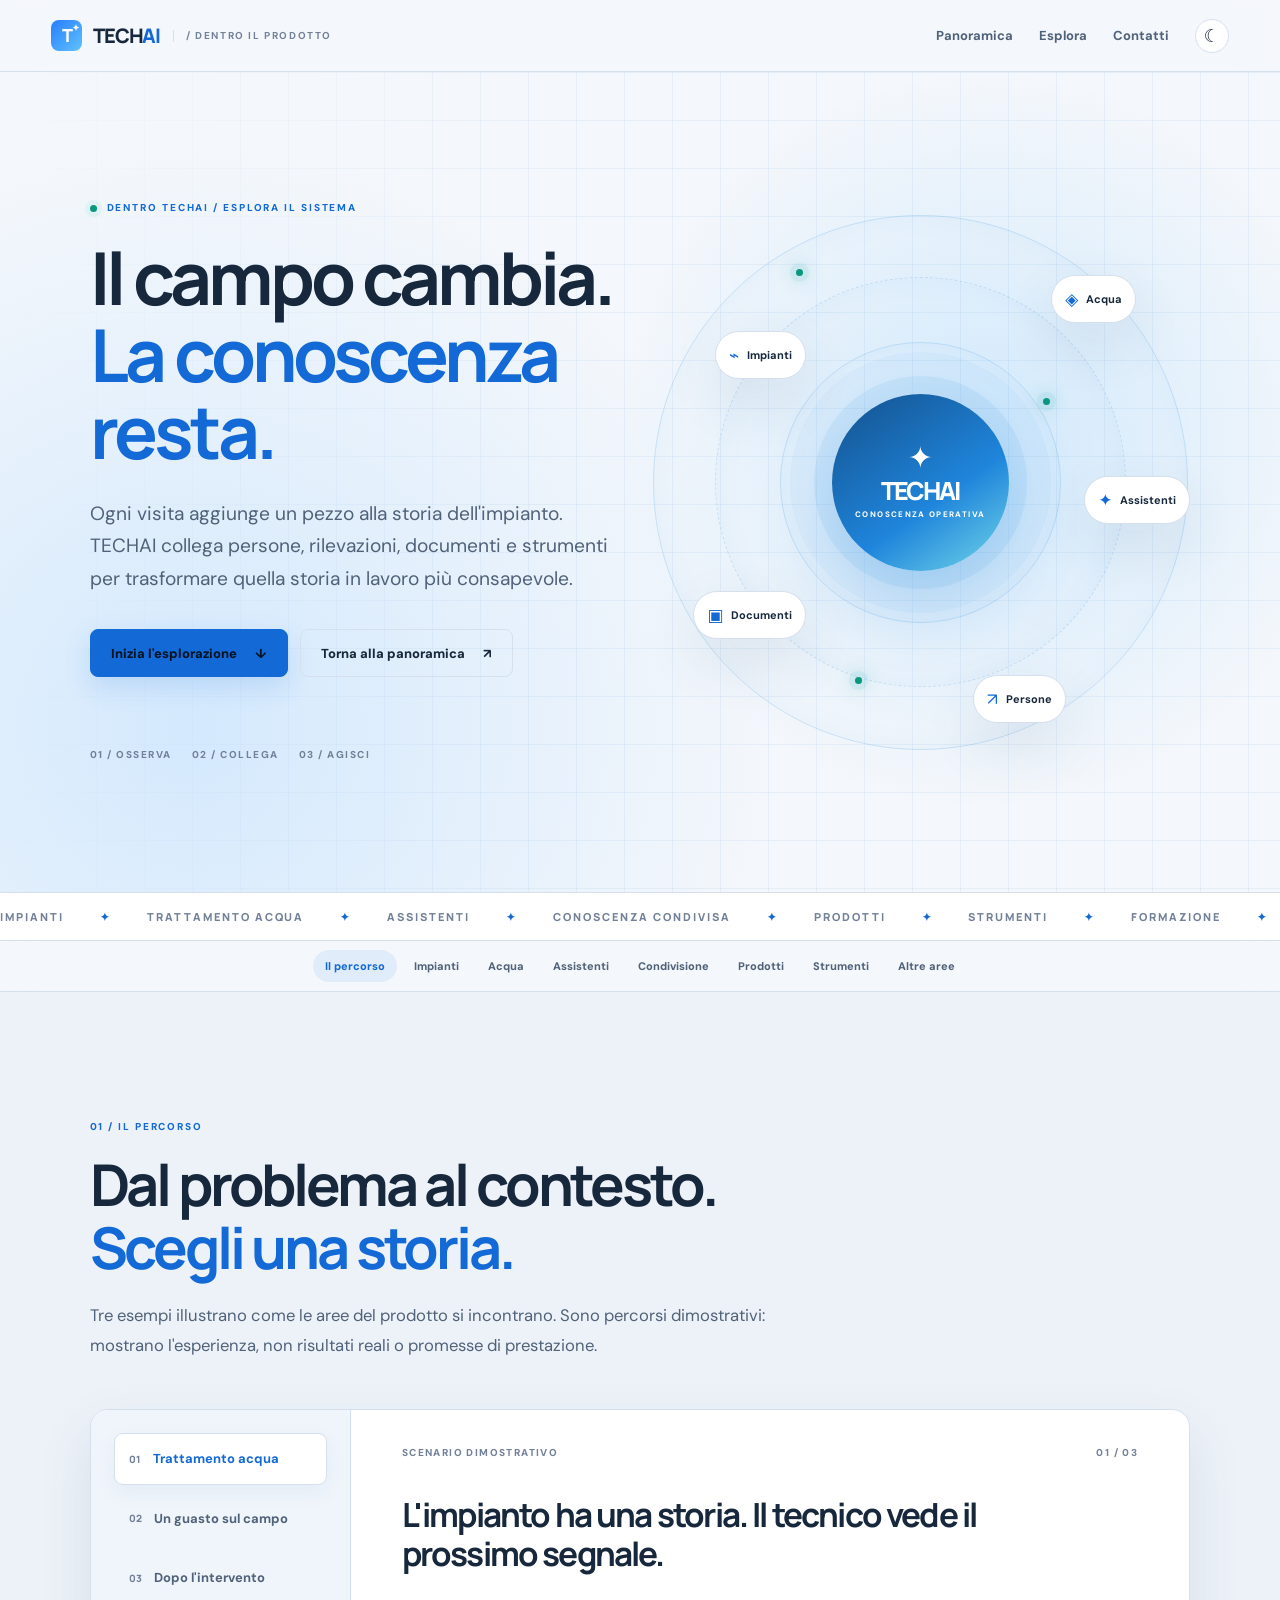
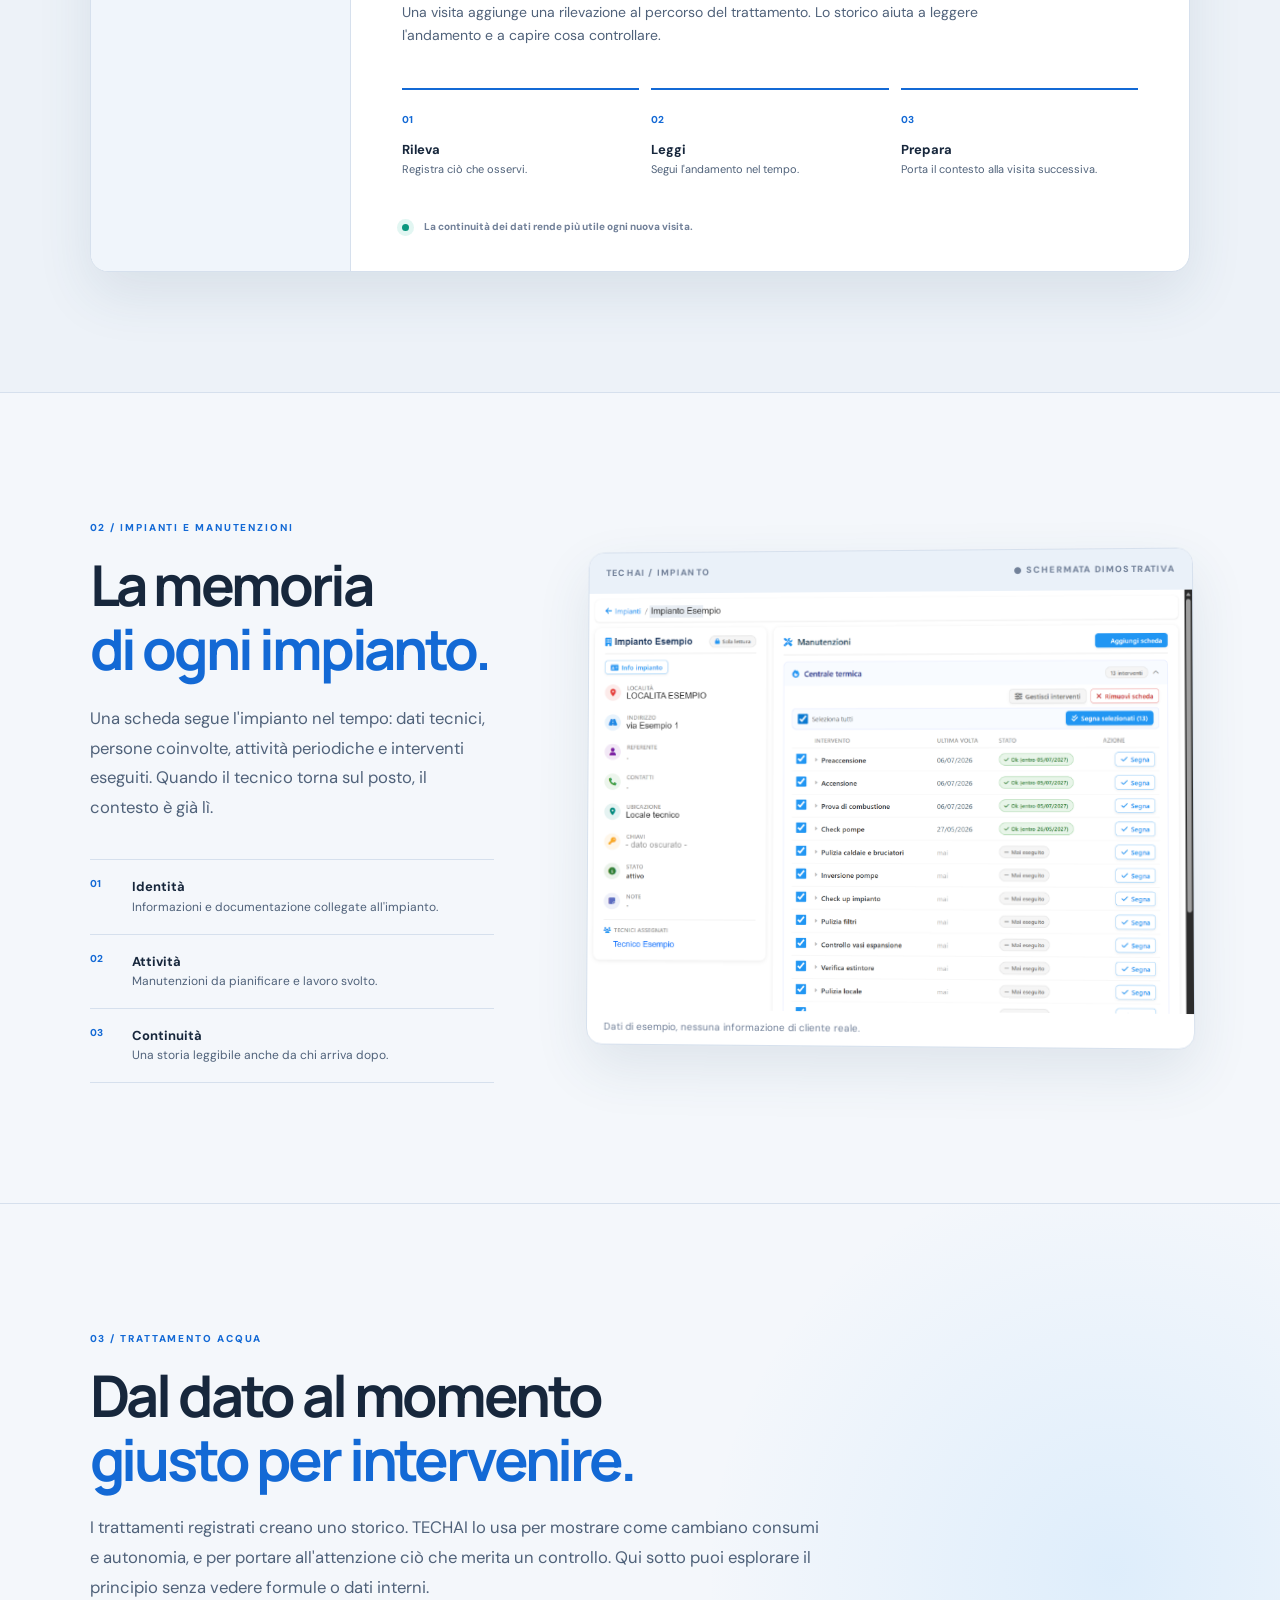
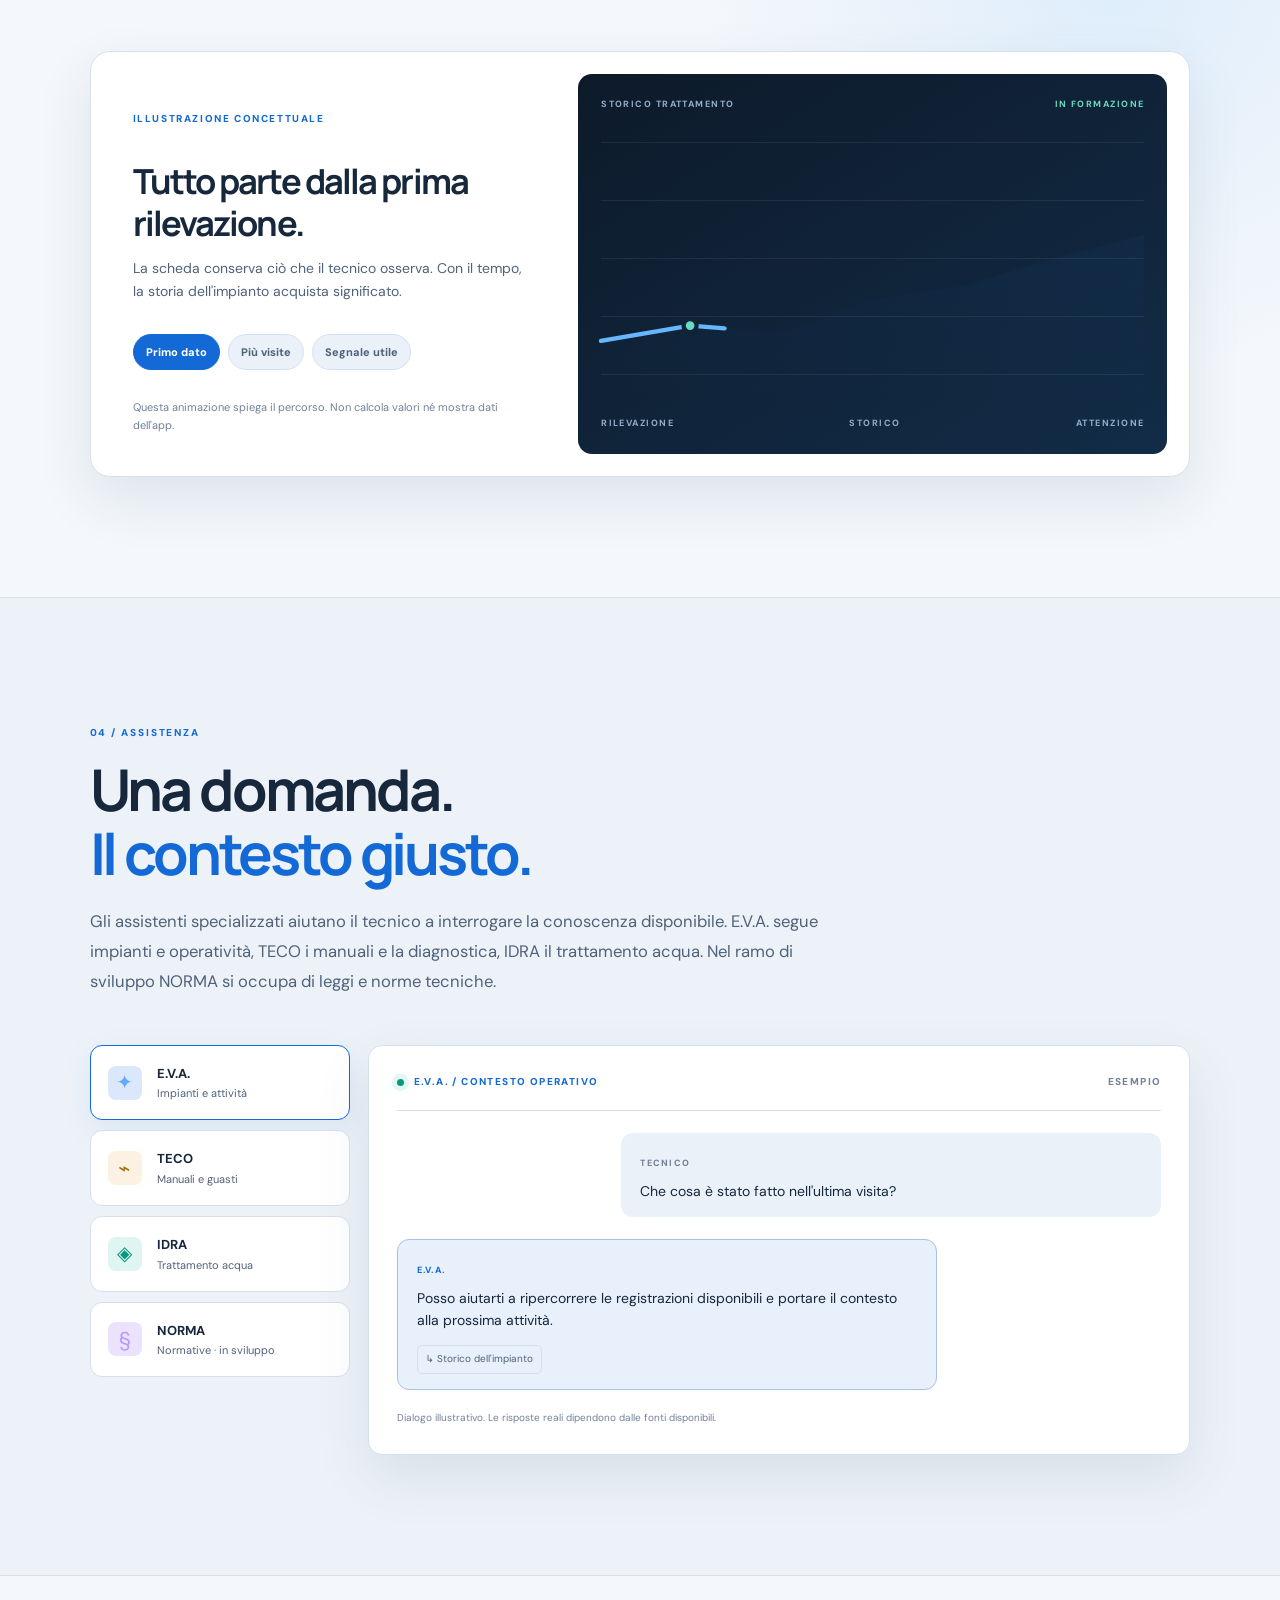
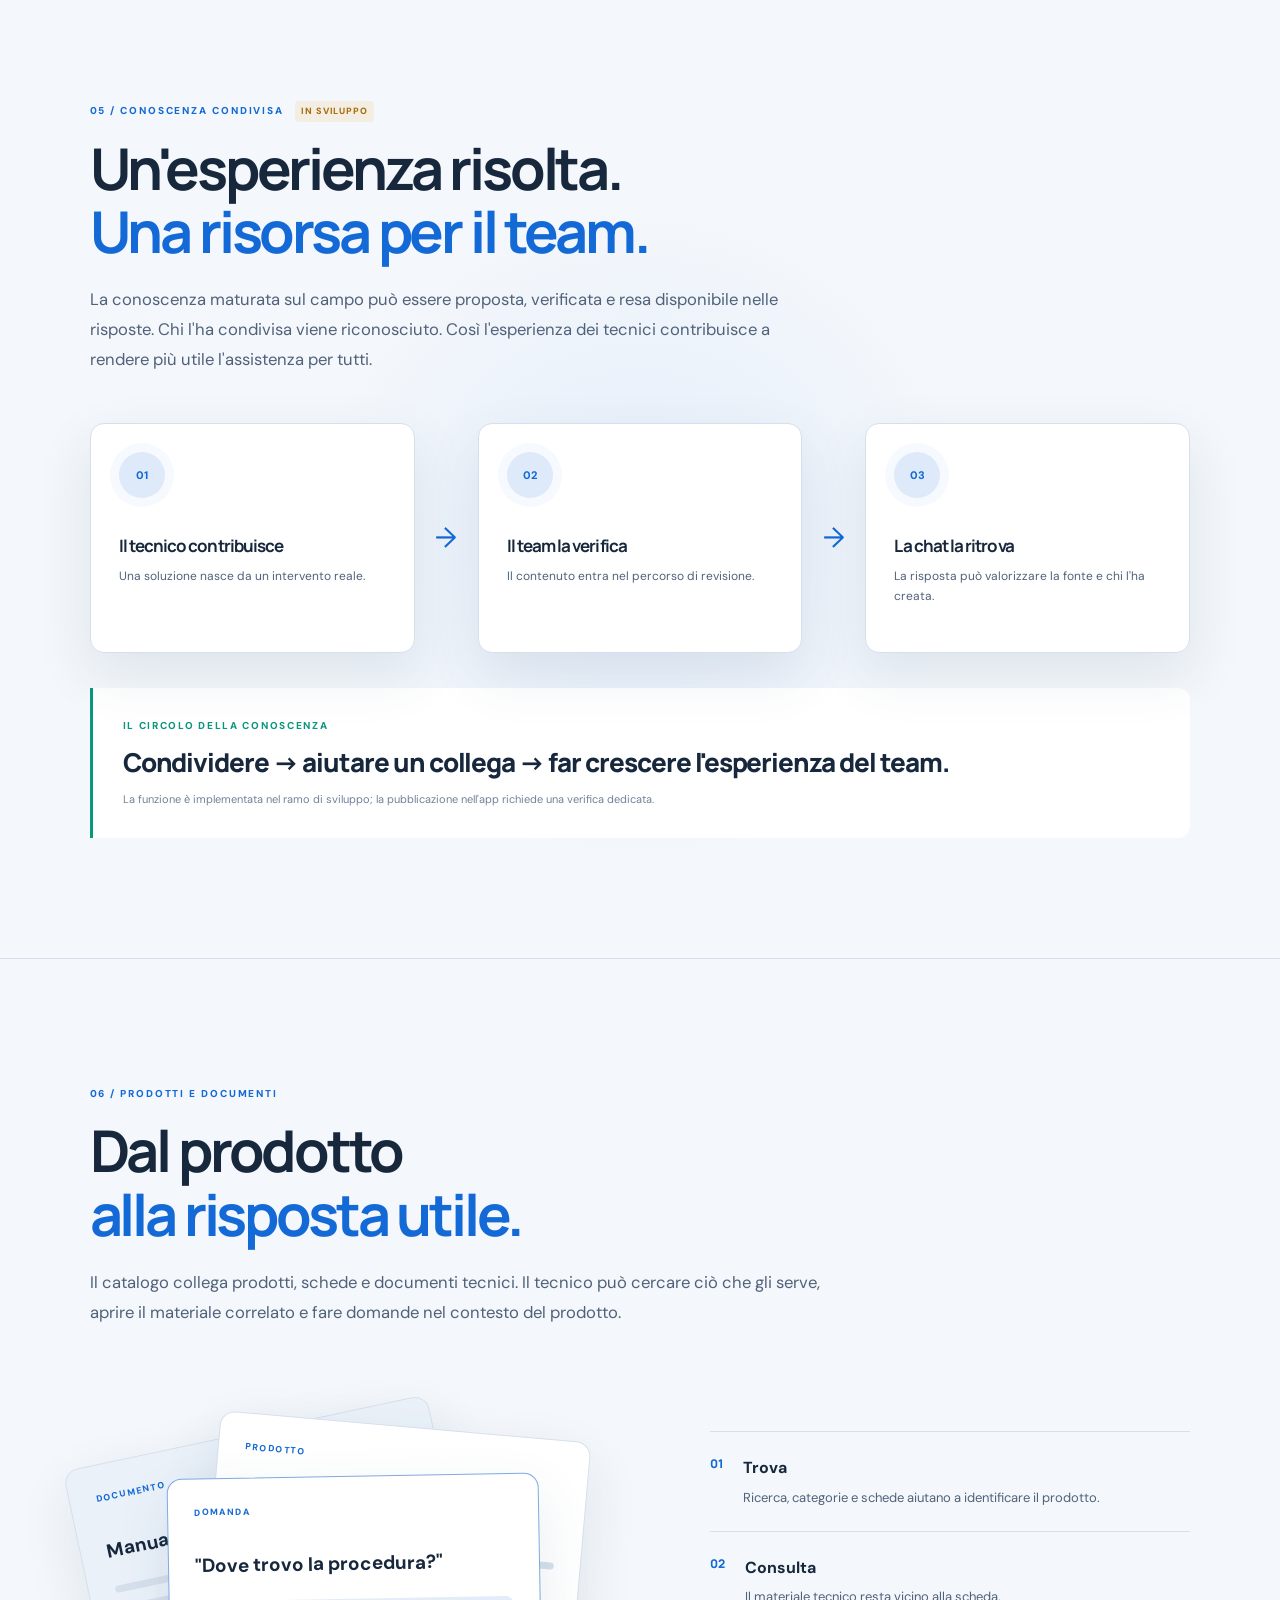
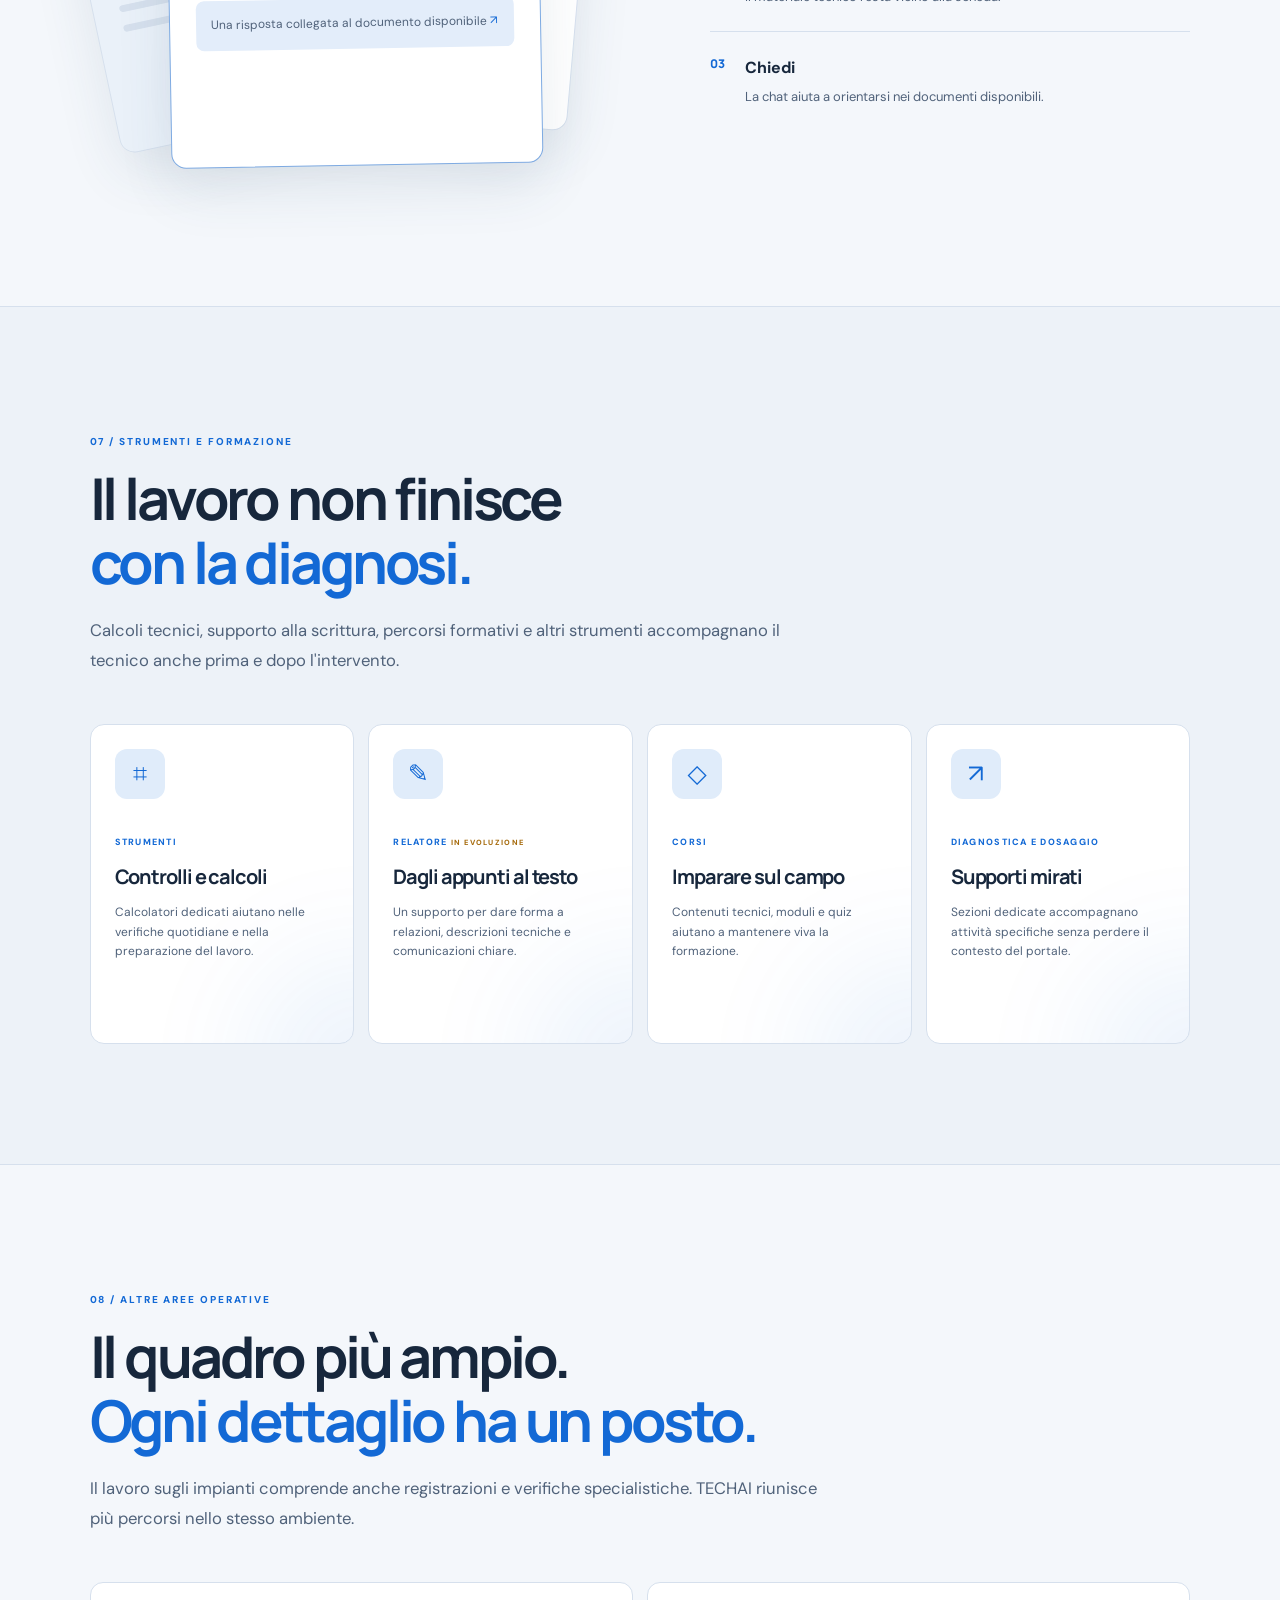
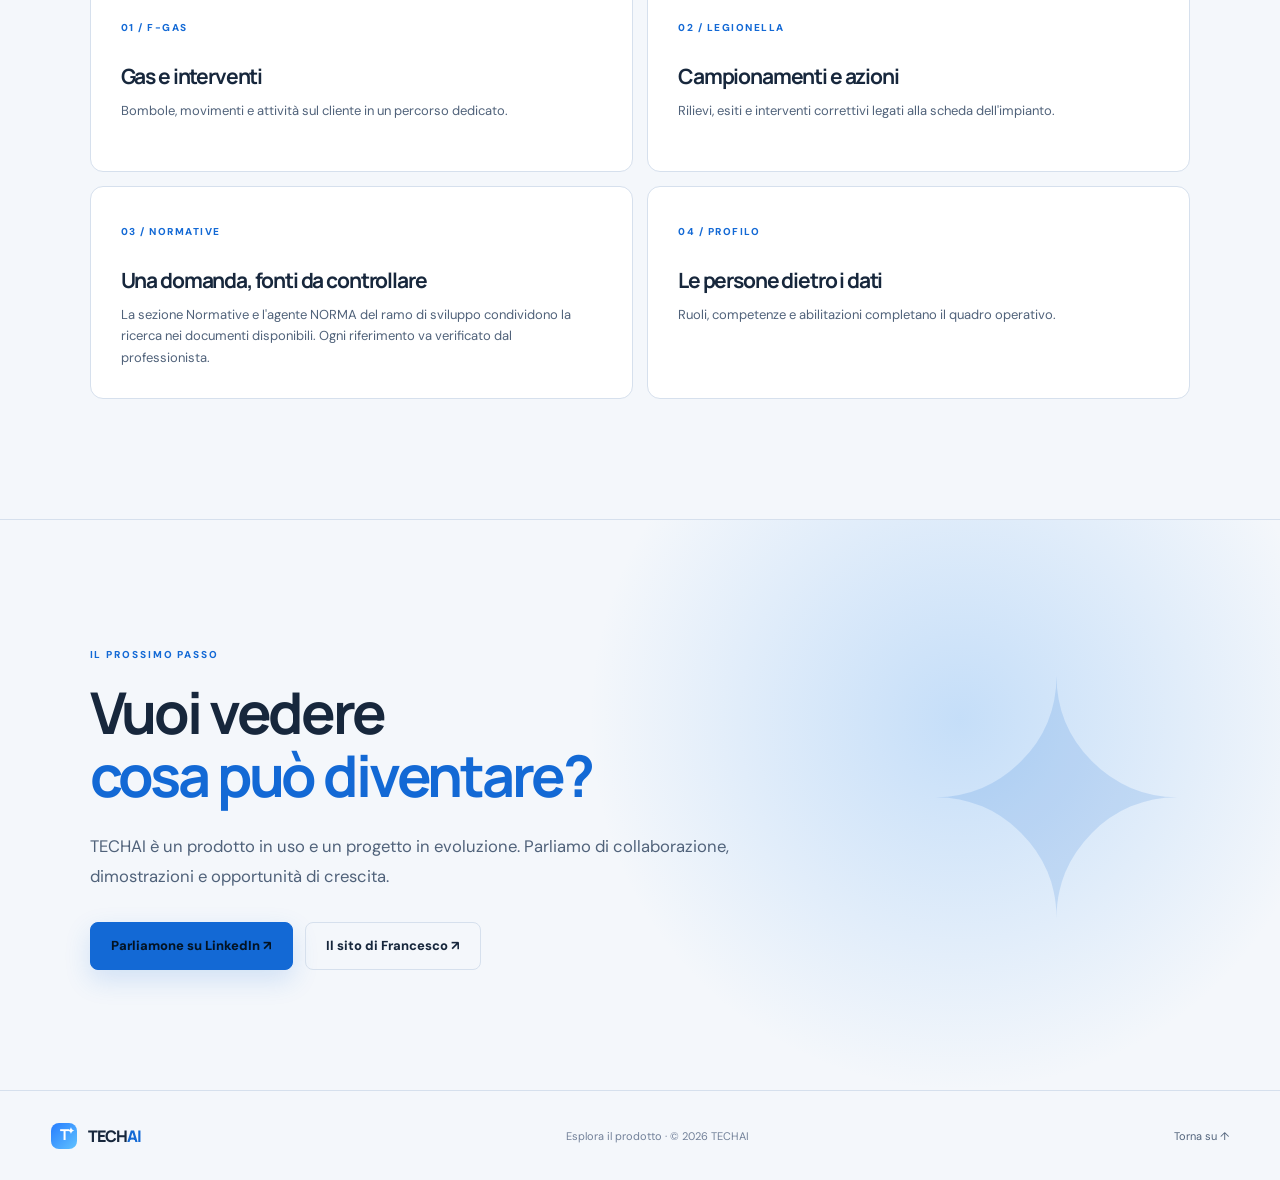
==== commit 7f1ed04a: "feat: aggiunge NORMA alla preview TECHAI" ====
--- a/scopri.html
+++ b/scopri.html
@@ -6,9 +6,9 @@
   <meta name="theme-color" content="#f4f7fb">
   <meta name="description" content="Esplora TECHAI: impianti, predittività del trattamento acqua, assistenti, conoscenza condivisa, prodotti, strumenti, Relatore e corsi.">
   <title>Scopri TECHAI — Il lavoro, la conoscenza, il prossimo intervento</title>
-  <link rel="stylesheet" href="styles.css">
-  <link rel="stylesheet" href="scopri.css">
-  <script defer src="scopri.js"></script>
+  <link rel="stylesheet" href="styles.css?v=2">
+  <link rel="stylesheet" href="scopri.css?v=3">
+  <script defer src="scopri.js?v=2"></script>
 </head>
 <body class="light detail-page">
   <a class="skip-link" href="#contenuto">Vai al contenuto</a>
@@ -51,7 +51,7 @@
 
     <section class="detail-section prediction-section" id="acqua"><div class="detail-section-head" data-reveal><span class="section-label">03 / TRATTAMENTO ACQUA</span><h2>Dal dato al momento<br><em>giusto per intervenire.</em></h2><p>I trattamenti registrati creano uno storico. TECHAI lo usa per mostrare come cambiano consumi e autonomia, e per portare all'attenzione ciò che merita un controllo. Qui sotto puoi esplorare il principio senza vedere formule o dati interni.</p></div><div class="prediction-lab" data-reveal><div class="prediction-copy"><span class="lab-tag">ILLUSTRAZIONE CONCETTUALE</span><h3 id="predictionTitle">Tutto parte dalla prima rilevazione.</h3><p id="predictionText">La scheda conserva ciò che il tecnico osserva. Con il tempo, la storia dell'impianto acquista significato.</p><div class="prediction-controls" role="tablist" aria-label="Esplora gli stati dello storico"><button type="button" role="tab" aria-selected="true" data-phase="0">Primo dato</button><button type="button" role="tab" aria-selected="false" data-phase="1">Più visite</button><button type="button" role="tab" aria-selected="false" data-phase="2">Segnale utile</button></div><div class="prediction-foot">Questa animazione spiega il percorso. Non calcola valori né mostra dati dell'app.</div></div><div class="signal-board" aria-hidden="true"><div class="signal-head"><span>STORICO TRATTAMENTO</span><span id="signalStatus">IN FORMAZIONE</span></div><div class="signal-chart"><div class="grid-lines"></div><svg viewBox="0 0 500 240" preserveAspectRatio="none"><defs><linearGradient id="areaGradient" x1="0" y1="0" x2="0" y2="1"><stop offset="0%" stop-color="#267feb" stop-opacity=".28"/><stop offset="100%" stop-color="#267feb" stop-opacity="0"/></linearGradient></defs><path id="signalArea" class="signal-area" d="M0 182 L82 168 L168 175 L250 144 L332 132 L415 107 L500 85 L500 240 L0 240 Z"/><path id="signalLine" class="signal-line" d="M0 182 L82 168 L168 175 L250 144 L332 132 L415 107 L500 85"/><circle class="signal-point" cx="82" cy="168" r="6"/><circle class="signal-point" cx="250" cy="144" r="6"/><circle class="signal-point" cx="415" cy="107" r="6"/></svg></div><div class="signal-events"><span>RILEVAZIONE</span><span>STORICO</span><span>ATTENZIONE</span></div></div></div></section>
 
-    <section class="detail-section intelligence-section" id="intelligenza"><div class="detail-section-head" data-reveal><span class="section-label">04 / ASSISTENZA</span><h2>Una domanda.<br><em>Il contesto giusto.</em></h2><p>Gli assistenti specializzati aiutano il tecnico a interrogare la conoscenza disponibile. E.V.A. segue impianti e operatività, TECO i manuali e la diagnostica, IDRA il trattamento acqua.</p></div><div class="assistant-stage" data-reveal><div class="assistant-selector" role="tablist" aria-label="Scegli un assistente"><button type="button" role="tab" aria-selected="true" data-agent="eva"><span class="agent-symbol blue">✦</span><b>E.V.A.</b><small>Impianti e attività</small></button><button type="button" role="tab" aria-selected="false" data-agent="teco"><span class="agent-symbol amber">⌁</span><b>TECO</b><small>Manuali e guasti</small></button><button type="button" role="tab" aria-selected="false" data-agent="idra"><span class="agent-symbol teal">◈</span><b>IDRA</b><small>Trattamento acqua</small></button></div><div class="conversation" aria-live="polite"><div class="conversation-top"><span class="live-dot"></span><span id="conversationName">E.V.A. / CONTESTO OPERATIVO</span><span class="demo-badge">ESEMPIO</span></div><div class="message user-message"><span>TECNICO</span><p id="userMessage">Che cosa è stato fatto nell'ultima visita?</p></div><div class="message ai-message"><span id="assistantLabel">E.V.A.</span><p id="assistantMessage">Posso aiutarti a ripercorrere le registrazioni disponibili e portare il contesto alla prossima attività.</p><div class="source-pill" id="sourcePill">↳ Storico dell'impianto</div></div><div class="conversation-note">Dialogo illustrativo. Le risposte reali dipendono dalle fonti disponibili.</div></div></div></section>
+    <section class="detail-section intelligence-section" id="intelligenza"><div class="detail-section-head" data-reveal><span class="section-label">04 / ASSISTENZA</span><h2>Una domanda.<br><em>Il contesto giusto.</em></h2><p>Gli assistenti specializzati aiutano il tecnico a interrogare la conoscenza disponibile. E.V.A. segue impianti e operatività, TECO i manuali e la diagnostica, IDRA il trattamento acqua. Nel ramo di sviluppo NORMA si occupa di leggi e norme tecniche.</p></div><div class="assistant-stage" data-reveal><div class="assistant-selector" role="tablist" aria-label="Scegli un assistente"><button type="button" role="tab" aria-selected="true" data-agent="eva"><span class="agent-symbol blue">✦</span><b>E.V.A.</b><small>Impianti e attività</small></button><button type="button" role="tab" aria-selected="false" data-agent="teco"><span class="agent-symbol amber">⌁</span><b>TECO</b><small>Manuali e guasti</small></button><button type="button" role="tab" aria-selected="false" data-agent="idra"><span class="agent-symbol teal">◈</span><b>IDRA</b><small>Trattamento acqua</small></button><button type="button" role="tab" aria-selected="false" data-agent="norma"><span class="agent-symbol violet">§</span><b>NORMA</b><small>Normative · in sviluppo</small></button></div><div class="conversation" aria-live="polite"><div class="conversation-top"><span class="live-dot"></span><span id="conversationName">E.V.A. / CONTESTO OPERATIVO</span><span class="demo-badge">ESEMPIO</span></div><div class="message user-message"><span>TECNICO</span><p id="userMessage">Che cosa è stato fatto nell'ultima visita?</p></div><div class="message ai-message"><span id="assistantLabel">E.V.A.</span><p id="assistantMessage">Posso aiutarti a ripercorrere le registrazioni disponibili e portare il contesto alla prossima attività.</p><div class="source-pill" id="sourcePill">↳ Storico dell'impianto</div></div><div class="conversation-note">Dialogo illustrativo. Le risposte reali dipendono dalle fonti disponibili.</div></div></div></section>
 
     <section class="detail-section collaboration-section" id="condivisione"><div class="detail-section-head" data-reveal><span class="section-label">05 / CONOSCENZA CONDIVISA <span class="evolution-badge">IN SVILUPPO</span></span><h2>Un'esperienza risolta.<br><em>Una risorsa per il team.</em></h2><p>La conoscenza maturata sul campo può essere proposta, verificata e resa disponibile nelle risposte. Chi l'ha condivisa viene riconosciuto. Così l'esperienza dei tecnici contribuisce a rendere più utile l'assistenza per tutti.</p></div><div class="knowledge-flow" data-reveal><div class="knowledge-step"><div class="knowledge-icon">01</div><h3>Il tecnico contribuisce</h3><p>Una soluzione nasce da un intervento reale.</p></div><div class="knowledge-arrow" aria-hidden="true">→</div><div class="knowledge-step"><div class="knowledge-icon">02</div><h3>Il team la verifica</h3><p>Il contenuto entra nel percorso di revisione.</p></div><div class="knowledge-arrow" aria-hidden="true">→</div><div class="knowledge-step"><div class="knowledge-icon">03</div><h3>La chat la ritrova</h3><p>La risposta può valorizzare la fonte e chi l'ha creata.</p></div></div><div class="knowledge-quote" data-reveal><span>IL CIRCOLO DELLA CONOSCENZA</span><strong>Condividere → aiutare un collega → far crescere l'esperienza del team.</strong><small>La funzione è implementata nel ramo di sviluppo; la pubblicazione nell'app richiede una verifica dedicata.</small></div></section>
 
@@ -59,7 +59,7 @@
 
     <section class="detail-section toolkit-section" id="strumenti"><div class="detail-section-head" data-reveal><span class="section-label">07 / STRUMENTI E FORMAZIONE</span><h2>Il lavoro non finisce<br><em>con la diagnosi.</em></h2><p>Calcoli tecnici, supporto alla scrittura, percorsi formativi e altri strumenti accompagnano il tecnico anche prima e dopo l'intervento.</p></div><div class="tool-grid"><article class="tool-card" data-reveal><div class="tool-icon">⌗</div><span>STRUMENTI</span><h3>Controlli e calcoli</h3><p>Calcolatori dedicati aiutano nelle verifiche quotidiane e nella preparazione del lavoro.</p><div class="tool-shine"></div></article><article class="tool-card" data-reveal><div class="tool-icon">✎</div><span>RELATORE <small>IN EVOLUZIONE</small></span><h3>Dagli appunti al testo</h3><p>Un supporto per dare forma a relazioni, descrizioni tecniche e comunicazioni chiare.</p><div class="tool-shine"></div></article><article class="tool-card" data-reveal><div class="tool-icon">◇</div><span>CORSI</span><h3>Imparare sul campo</h3><p>Contenuti tecnici, moduli e quiz aiutano a mantenere viva la formazione.</p><div class="tool-shine"></div></article><article class="tool-card" data-reveal><div class="tool-icon">↗</div><span>DIAGNOSTICA E DOSAGGIO</span><h3>Supporti mirati</h3><p>Sezioni dedicate accompagnano attività specifiche senza perdere il contesto del portale.</p><div class="tool-shine"></div></article></div></section>
 
-    <section class="detail-section trace-section" id="tracciabilita"><div class="detail-section-head" data-reveal><span class="section-label">08 / ALTRE AREE OPERATIVE</span><h2>Il quadro più ampio.<br><em>Ogni dettaglio ha un posto.</em></h2><p>Il lavoro sugli impianti comprende anche registrazioni e verifiche specialistiche. TECHAI riunisce più percorsi nello stesso ambiente.</p></div><div class="trace-grid"><article data-reveal><span>01 / F-GAS</span><h3>Gas e interventi</h3><p>Bombole, movimenti e attività sul cliente in un percorso dedicato.</p></article><article data-reveal><span>02 / LEGIONELLA</span><h3>Campionamenti e azioni</h3><p>Rilievi, esiti e interventi correttivi legati alla scheda dell'impianto.</p></article><article data-reveal><span>03 / NORMATIVE</span><h3>Domande nel contesto</h3><p>Una sezione di assistenza per orientarsi fra temi tecnici e normativi. Le verifiche restano al professionista.</p></article><article data-reveal><span>04 / PROFILO</span><h3>Le persone dietro i dati</h3><p>Ruoli, competenze e abilitazioni completano il quadro operativo.</p></article></div></section>
+    <section class="detail-section trace-section" id="tracciabilita"><div class="detail-section-head" data-reveal><span class="section-label">08 / ALTRE AREE OPERATIVE</span><h2>Il quadro più ampio.<br><em>Ogni dettaglio ha un posto.</em></h2><p>Il lavoro sugli impianti comprende anche registrazioni e verifiche specialistiche. TECHAI riunisce più percorsi nello stesso ambiente.</p></div><div class="trace-grid"><article data-reveal><span>01 / F-GAS</span><h3>Gas e interventi</h3><p>Bombole, movimenti e attività sul cliente in un percorso dedicato.</p></article><article data-reveal><span>02 / LEGIONELLA</span><h3>Campionamenti e azioni</h3><p>Rilievi, esiti e interventi correttivi legati alla scheda dell'impianto.</p></article><article data-reveal><span>03 / NORMATIVE</span><h3>Una domanda, fonti da controllare</h3><p>La sezione Normative e l'agente NORMA del ramo di sviluppo condividono la ricerca nei documenti disponibili. Ogni riferimento va verificato dal professionista.</p></article><article data-reveal><span>04 / PROFILO</span><h3>Le persone dietro i dati</h3><p>Ruoli, competenze e abilitazioni completano il quadro operativo.</p></article></div></section>
 
     <section class="detail-end" id="contatti"><div data-reveal><span class="section-label">IL PROSSIMO PASSO</span><h2>Vuoi vedere<br><em>cosa può diventare?</em></h2><p>TECHAI è un prodotto in uso e un progetto in evoluzione. Parliamo di collaborazione, dimostrazioni e opportunità di crescita.</p><div class="contact-actions"><a class="button" href="https://www.linkedin.com/in/francesco-boccia-90649a111/" target="_blank" rel="noopener noreferrer">Parliamone su LinkedIn ↗</a><a class="button button-ghost" href="https://boccia.altervista.org/francesco/index.html#esperienza" target="_blank" rel="noopener noreferrer">Il sito di Francesco ↗</a></div></div><div class="end-symbol" aria-hidden="true">✦</div></section>
   </main>
--- a/styles.css
+++ b/styles.css
@@ -8,4 +8,7 @@
 .discover-banner{display:flex;align-items:center;justify-content:space-between;gap:24px;margin-top:20px;padding:28px 30px;border:1px solid color-mix(in srgb,var(--accent) 35%,var(--line));border-radius:12px;background:linear-gradient(110deg,color-mix(in srgb,var(--accent) 11%,var(--panel)),var(--panel));transition:transform .2s,box-shadow .2s}.discover-banner:hover{transform:translateY(-3px);box-shadow:var(--shadow)}.discover-banner small{display:block;margin-bottom:7px;color:var(--accent);font-size:10px;font-weight:800;letter-spacing:.16em}.discover-banner strong{display:block;font:800 clamp(17px,2vw,23px)/1.35 Manrope,sans-serif;letter-spacing:-.04em}.discover-banner>b{font:800 28px Manrope,sans-serif;color:var(--accent)}body.light .hero-visual .visual-flow{color:#b9c7d8}body.light .hero-visual .visual-flow b{color:#6cb3ff}body.light .hero-visual .agent-row small{color:#9fb1c7}body.light .hero-visual .visual-head span:last-child{color:#62dcc8}
 @media(max-width:1100px){.hero{grid-template-columns:1fr;gap:60px;min-height:auto;padding-top:90px}.hero-visual{max-width:700px;transform:none}.page-shell{grid-template-columns:220px minmax(0,1fr)}.rail-inner{padding-left:18px}.content{padding:0 36px}.three-grid,.agent-cards,.investor-grid{grid-template-columns:1fr 1fr}.metric-grid{grid-template-columns:repeat(2,1fr)}}
 @media(max-width:760px){.topbar{height:60px;padding:0 18px}.brand-tag,.top-actions>a:not(.button){display:none}.top-actions{gap:10px}.button-small{min-height:34px;font-size:11px}.hero{padding:72px 22px 72px}.hero h1{font-size:clamp(39px,10vw,60px)}.hero-lead{font-size:16px}.visual-grid{grid-template-columns:1fr}.visual-primary,.visual-side{min-height:0}.visual-side{display:flex;gap:10px;flex-wrap:wrap}.visual-side .visual-kicker{width:100%}.agent-row{padding:6px 0;border:0;flex:1 1 120px}.page-shell{display:block}.rail{position:sticky;top:60px;z-index:20;border-right:0;background:var(--bg);border-bottom:1px solid var(--line)}.rail-inner{height:auto;padding:10px 20px}.rail-label,.rail-search,.rail-bottom,#railNav .nav-group{display:none}#railNav{display:flex;gap:4px;overflow:auto;margin:0;padding:0;scrollbar-width:none}#railNav a{flex:0 0 auto;padding:8px 11px;border-left:0;border-bottom:2px solid transparent;border-radius:5px 5px 0 0;font-size:12px}#railNav a.active{border-left:0;border-bottom-color:var(--accent)}.content{padding:0 22px}.section{padding:75px 0}.three-grid,.module-grid,.agent-cards,.investor-grid,.list-grid,.detail-points,.split-shots,.state-grid{grid-template-columns:1fr}.feature-card,.agent-card,.investor-grid article{min-height:0}.detail-points{gap:20px}.screenshot img{max-height:350px}.split-shots .screenshot img{height:320px}.investor-note{display:block}.investor-note .button{margin-top:20px}.footer{display:block}.footer>*{display:block;margin:0 0 12px}.footer .brand{display:inline-flex}.section-intro{font-size:15px}}
+.agent-symbol.violet{background:#8b5cf62b;color:#b49aff}.agent-card.norma{border-top:2px solid #8b5cf6}.agent-cards{grid-template-columns:repeat(4,minmax(0,1fr))}
+@media(max-width:1350px){.agent-cards{grid-template-columns:repeat(2,minmax(0,1fr))}}
+@media(max-width:760px){.agent-cards{grid-template-columns:1fr}}
 @media(prefers-reduced-motion:reduce){html{scroll-behavior:auto}.button,.module{transition:none}}
--- a/scopri.css
+++ b/scopri.css
@@ -13,3 +13,4 @@
 @media(max-width:1100px){.detail-hero{grid-template-columns:1fr;min-height:auto;padding-block:95px 50px}.system-visual{height:450px;max-width:650px;width:100%;margin:auto}.orbit-three{max-height:440px}.detail-split,.prediction-lab,.product-theatre{grid-template-columns:1fr;gap:50px}.detail-shot{max-width:780px}.tool-grid{grid-template-columns:repeat(2,1fr)}.product-stack{max-width:600px;width:100%;margin:auto}.detail-jump{justify-content:flex-start}}
 @media(max-width:700px){.detail-hero{padding:65px 22px 40px}.detail-hero h1{font-size:clamp(43px,10vw,65px)}.detail-hero-copy>p{font-size:16px}.hero-foot{margin-top:44px;gap:12px}.system-visual{height:350px}.orbit-core{width:125px;height:125px}.orbit-core strong{font-size:19px}.orbit-core small{font-size:6px}.orbit-node{padding:6px 8px;gap:4px}.orbit-node b{font-size:9px}.orbit-node span{font-size:13px}.node-one{left:0}.node-two{right:4%}.node-three{right:0}.node-four{left:0}.node-five{right:17%}.detail-jump{top:60px}.detail-section{padding:75px 22px;scroll-margin-top:115px}.detail-section h2,.detail-end h2{font-size:clamp(36px,9vw,52px)}.story-panel,.assistant-stage{grid-template-columns:1fr}.story-controls,.assistant-selector{flex-direction:row;overflow-x:auto;border-right:0;border-bottom:1px solid var(--line)}.story-controls button{white-space:nowrap;min-width:max-content}.assistant-selector button{min-width:155px;flex:1 0 155px}.story-content{padding:28px 23px}.story-stages{gap:9px}.story-stages small{font-size:10px}.detail-shot img{height:290px}.prediction-lab{padding:12px}.prediction-copy{padding:18px 12px}.signal-board{min-height:300px}.signal-chart{min-height:210px}.knowledge-flow{display:block}.knowledge-step{min-height:0}.knowledge-arrow{padding:7px;transform:rotate(90deg);animation:none}.product-stack{height:350px}.product-sheet{width:78%;height:250px}.tool-grid,.trace-grid{grid-template-columns:1fr}.tool-card{min-height:230px}.tool-icon{margin-bottom:18px}.detail-end{min-height:0;padding:90px 22px}.end-symbol{display:none}.detail-page .top-actions>a:not(.button){display:none}}
 @media(prefers-reduced-motion:reduce){.detail-page [data-reveal]{opacity:1;transform:none;transition:none}.orbit,.orbit-core,.orbit-node,.marquee>div,.knowledge-arrow,.end-symbol{animation:none}.signal-line,.signal-area,.signal-point{transition:none}}
+@media(max-width:700px){.story-controls,.assistant-selector{display:grid;grid-template-columns:1fr;overflow:visible}.story-controls button,.assistant-selector button{min-width:0;width:100%;white-space:normal}.story-stages{grid-template-columns:1fr;margin:15px 0}.story-stages>div{padding:9px 0}.story-stages b{margin-top:3px}.story-content h3{margin-top:22px}.assistant-selector button{display:flex;gap:10px}.assistant-selector button .agent-symbol{width:30px;height:30px}.assistant-selector button small{margin-left:auto}}
